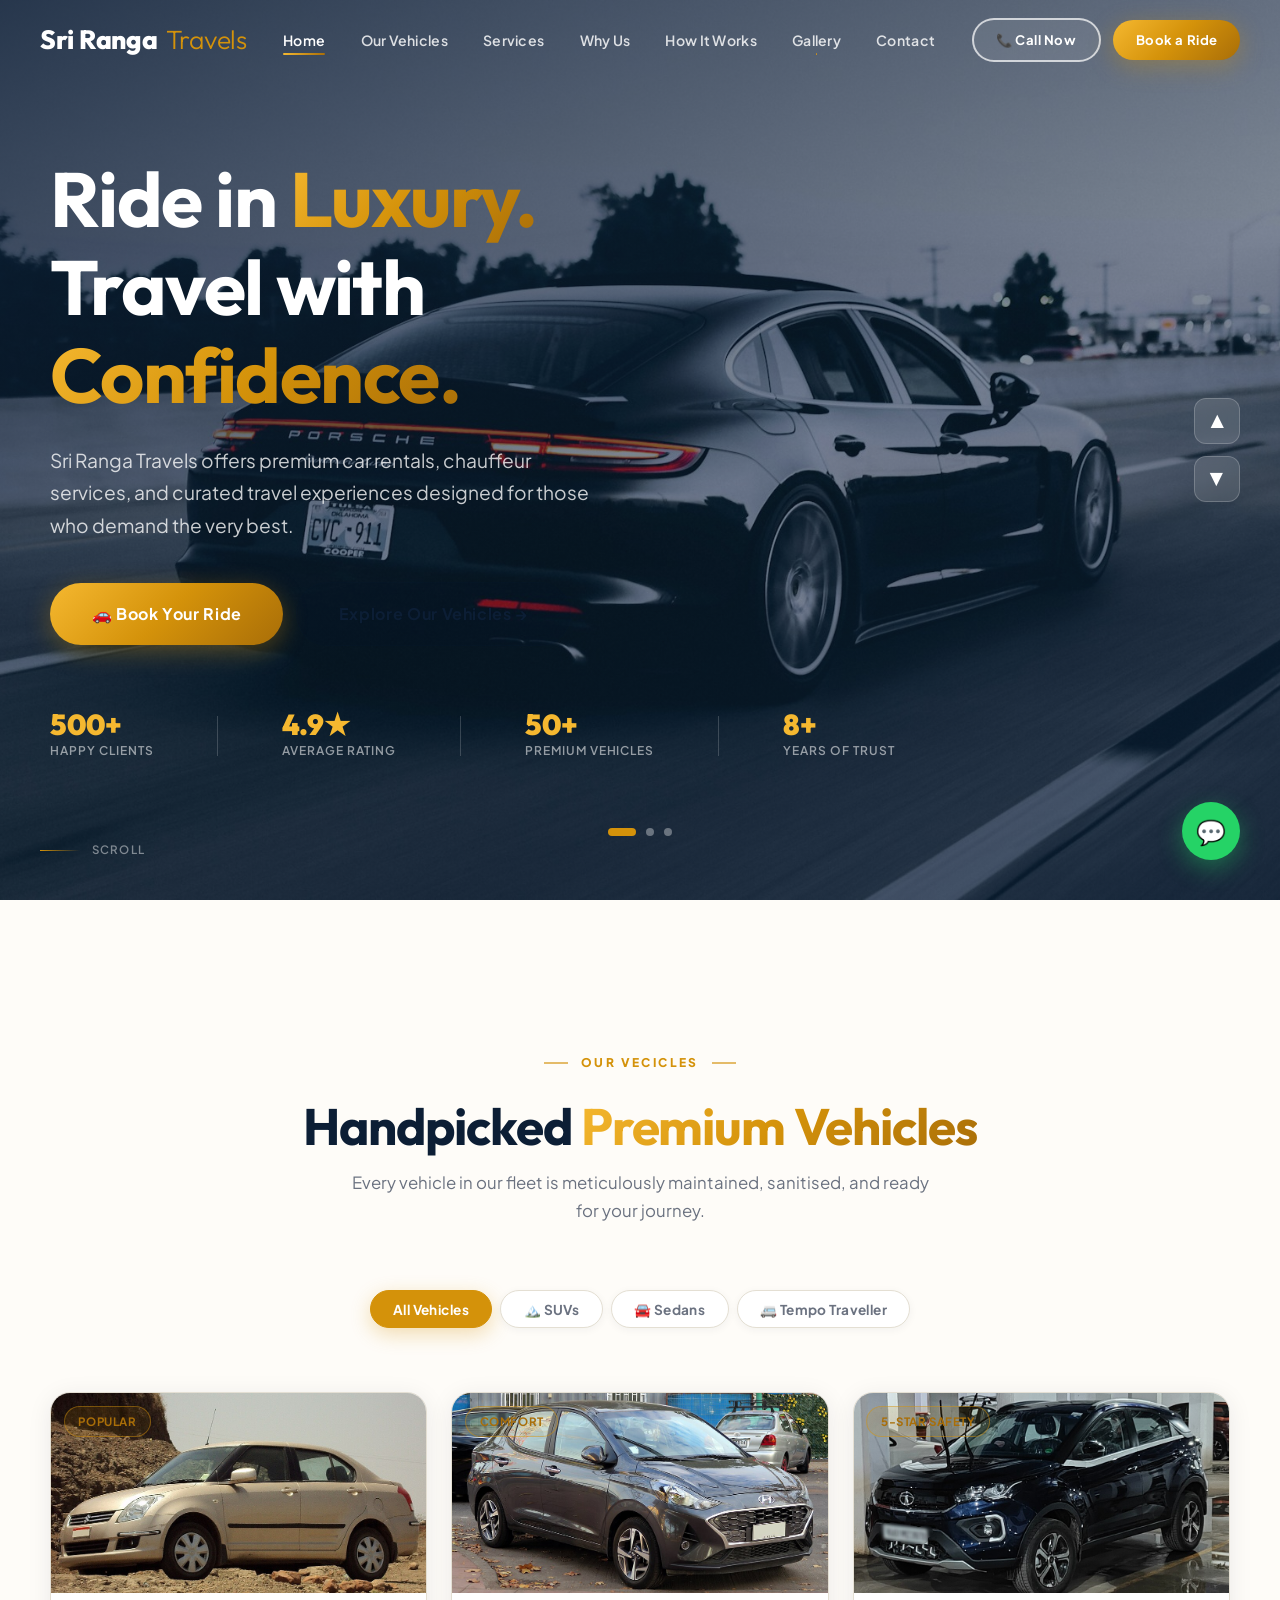
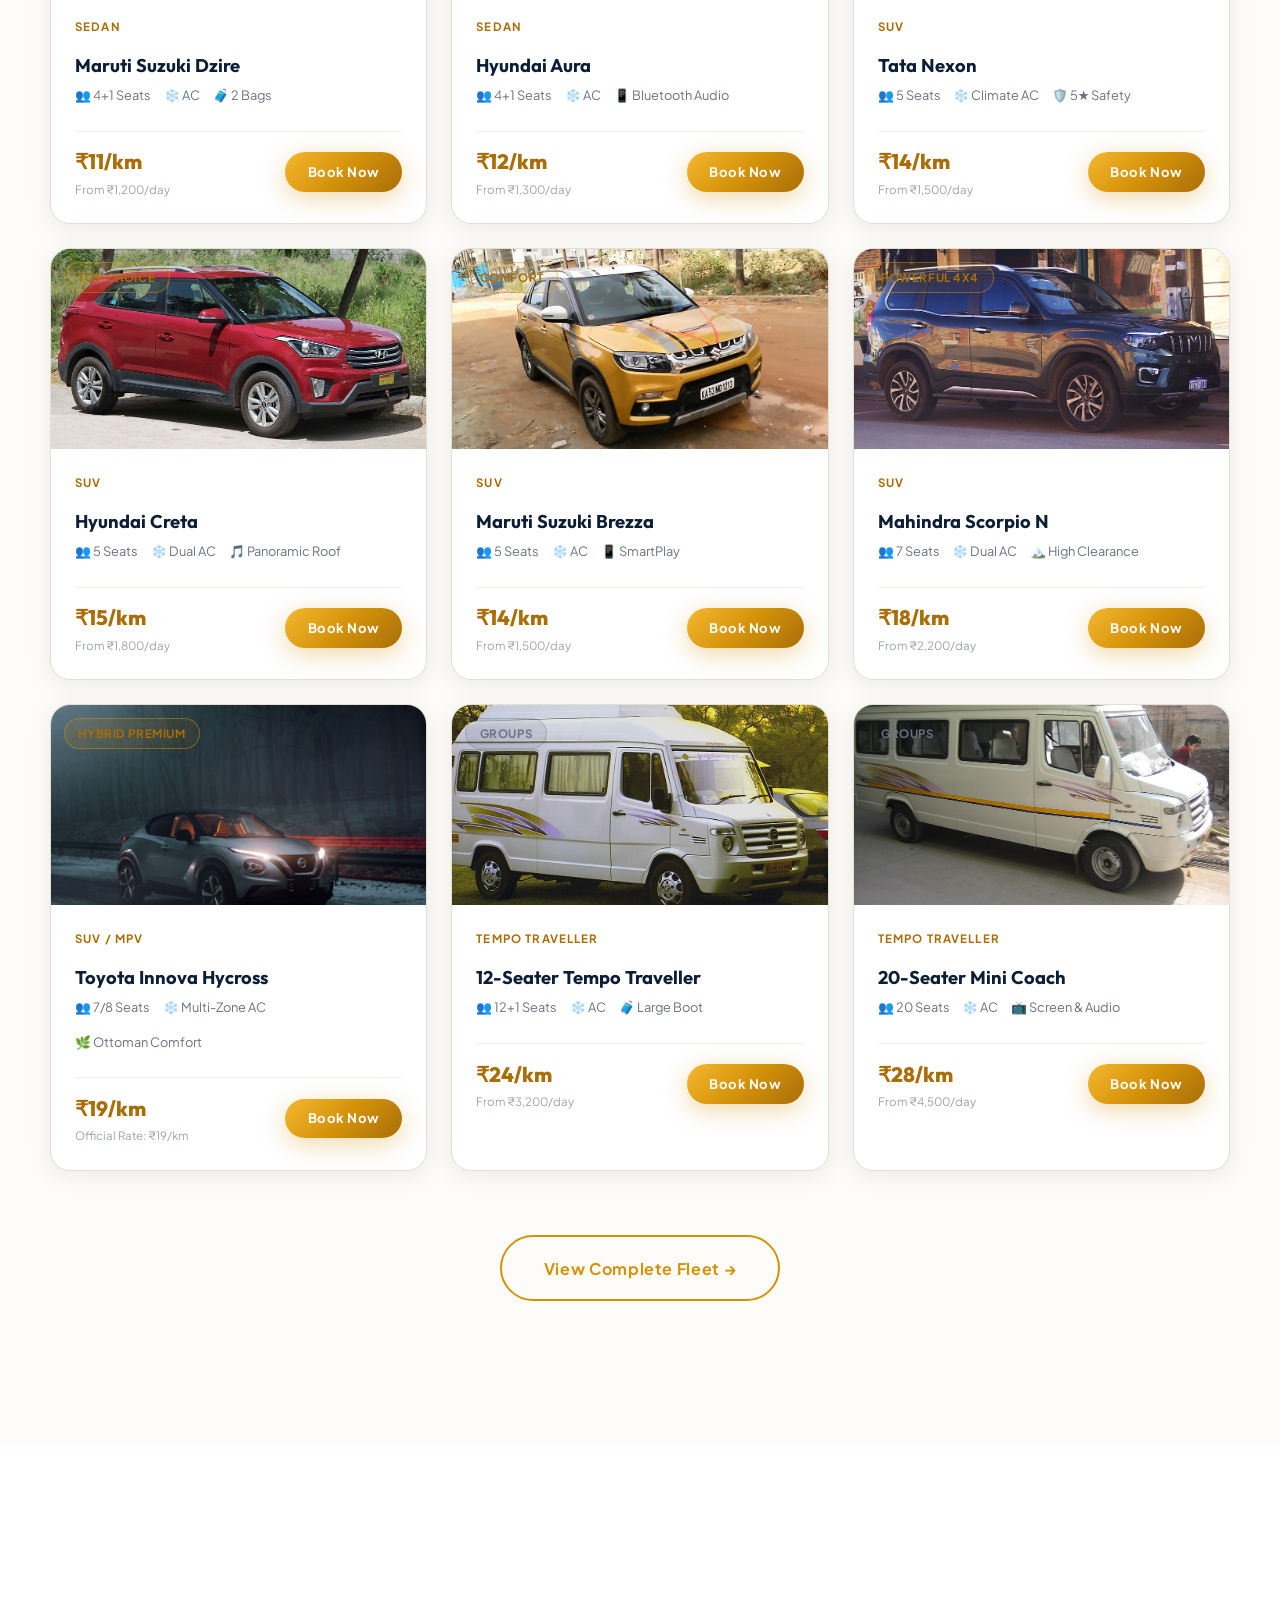
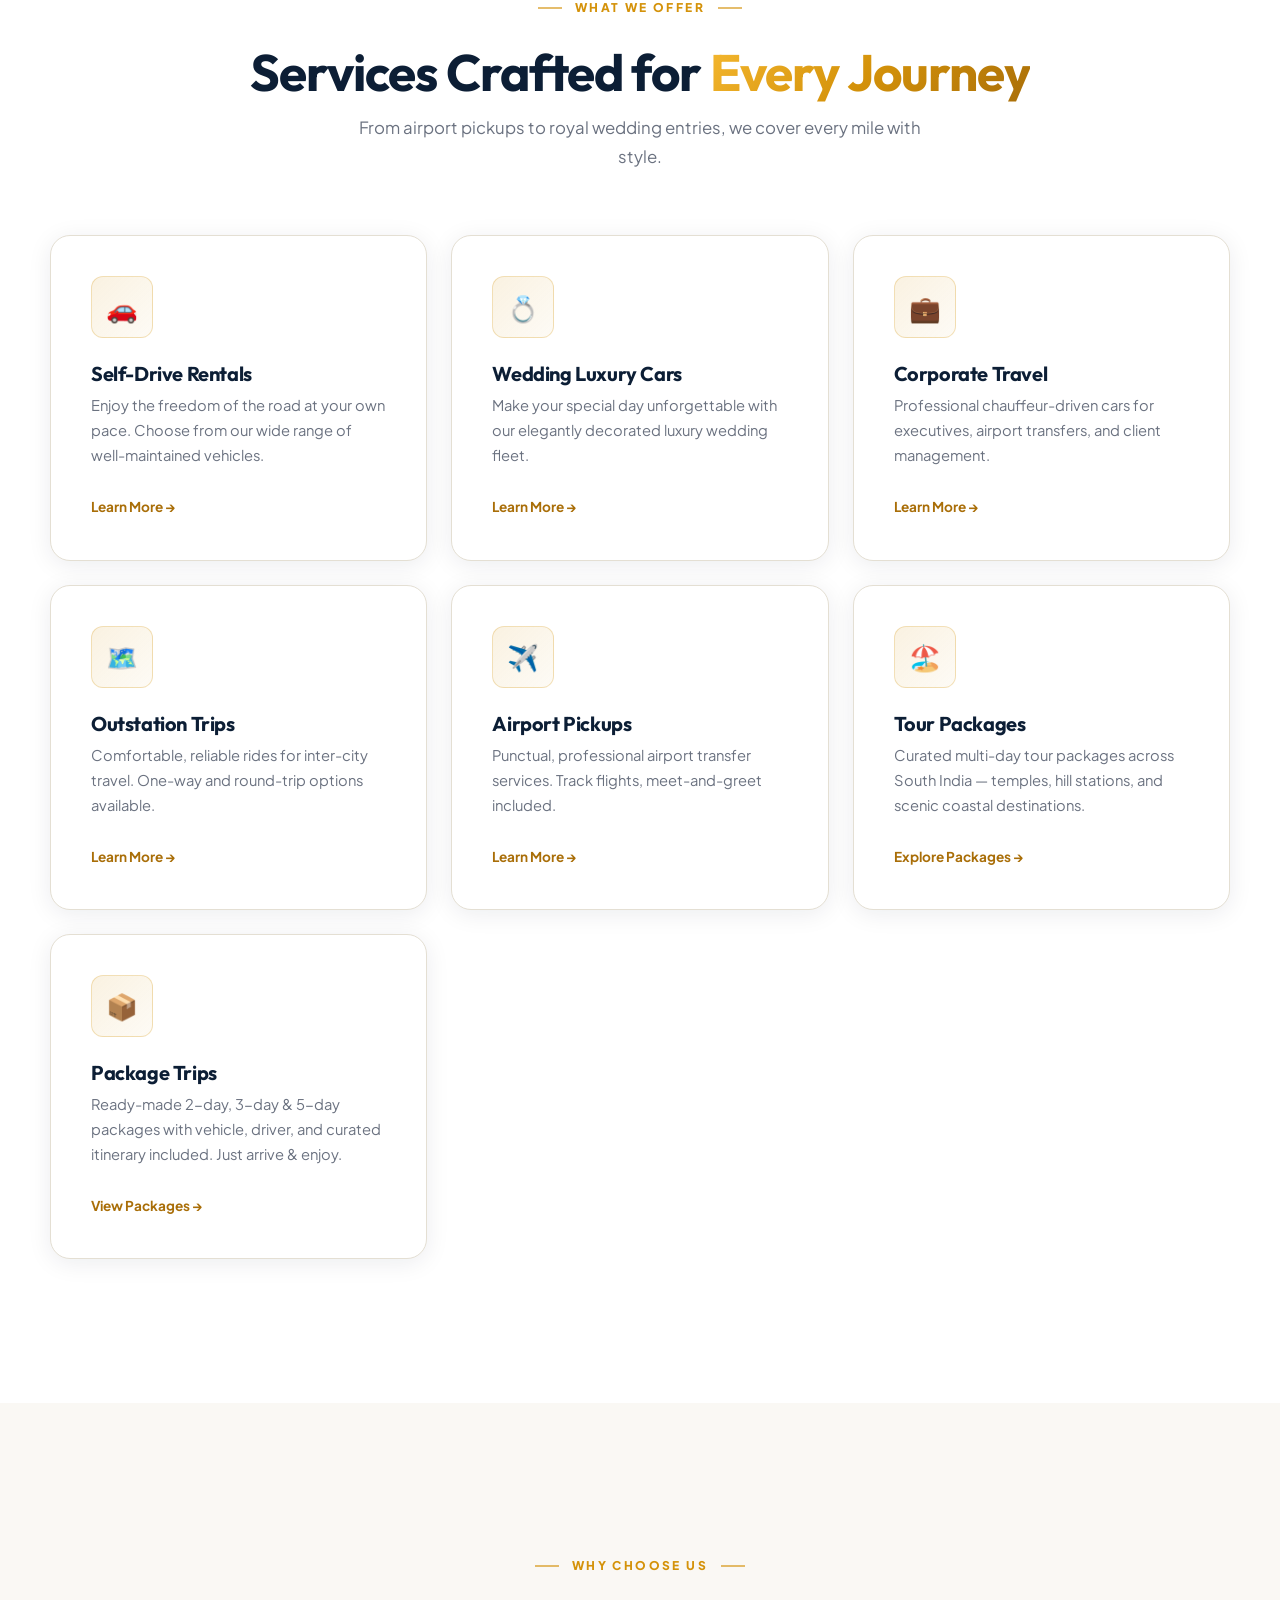
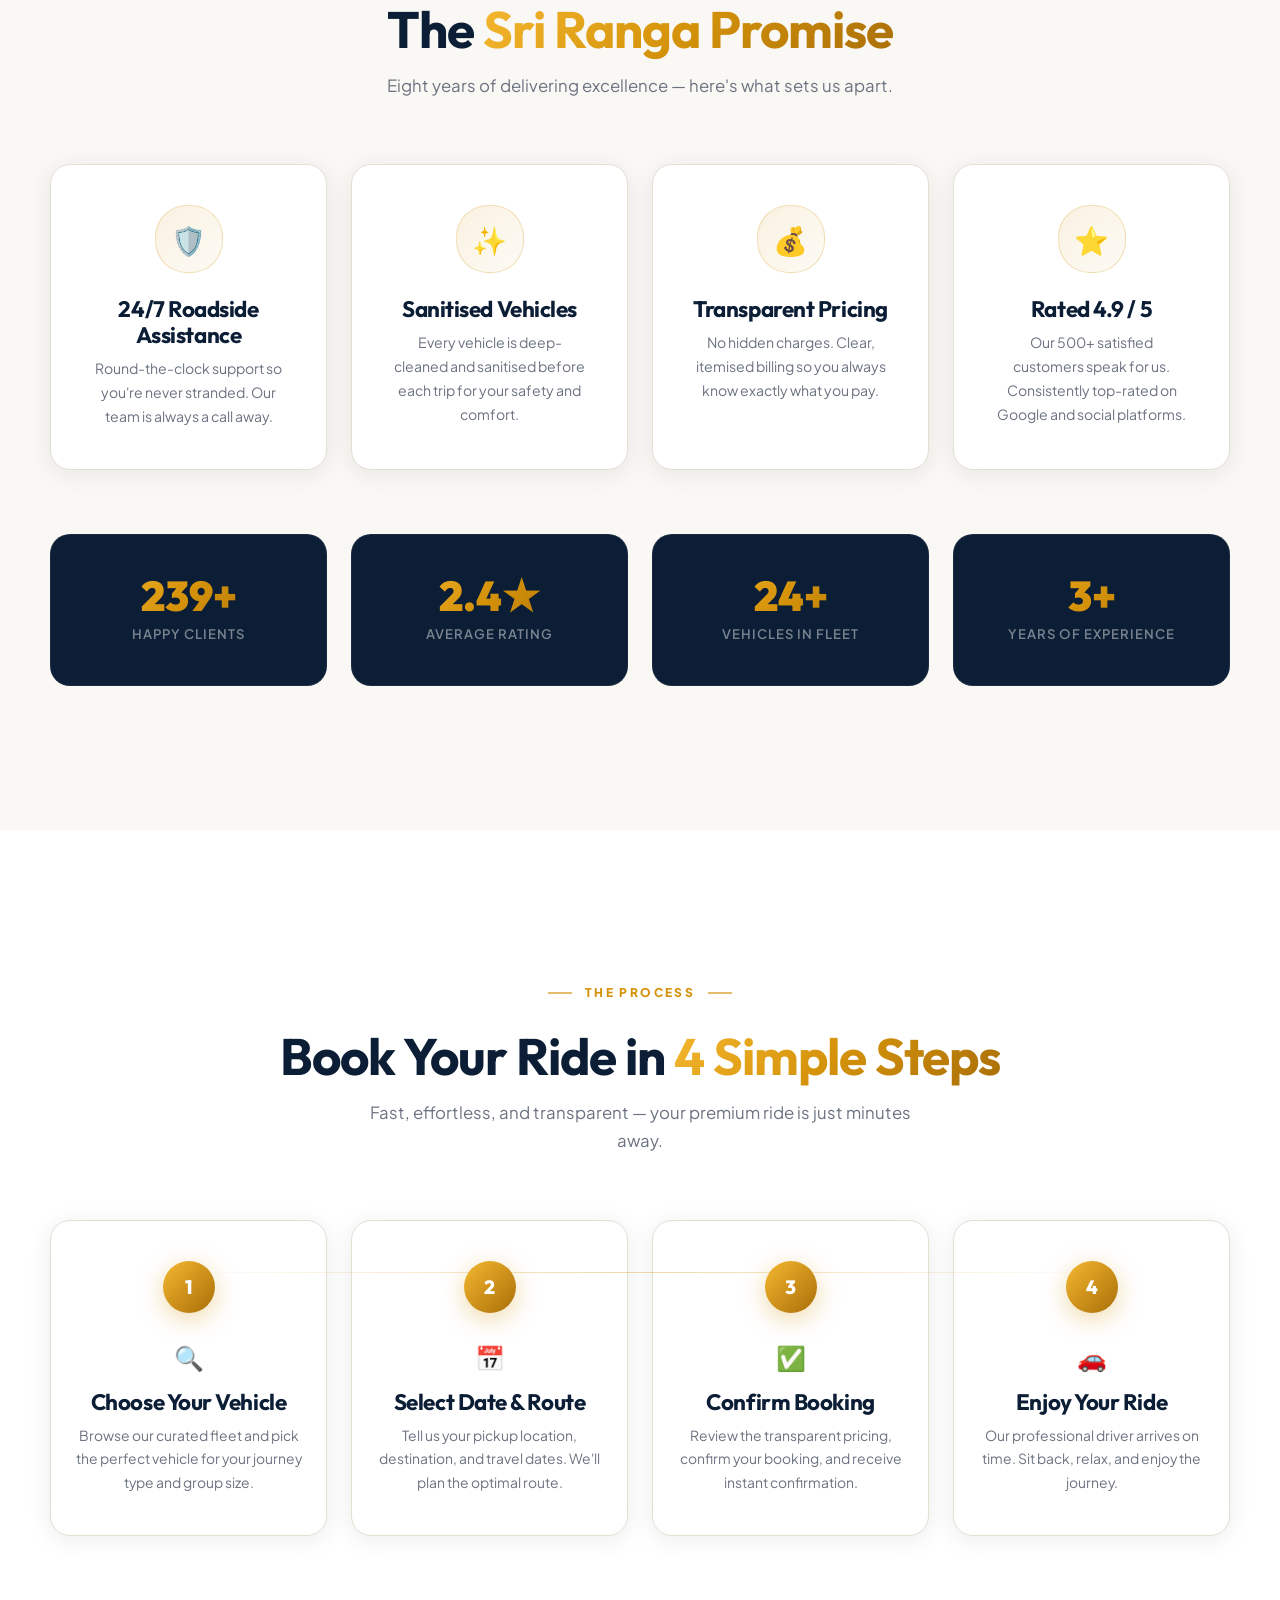
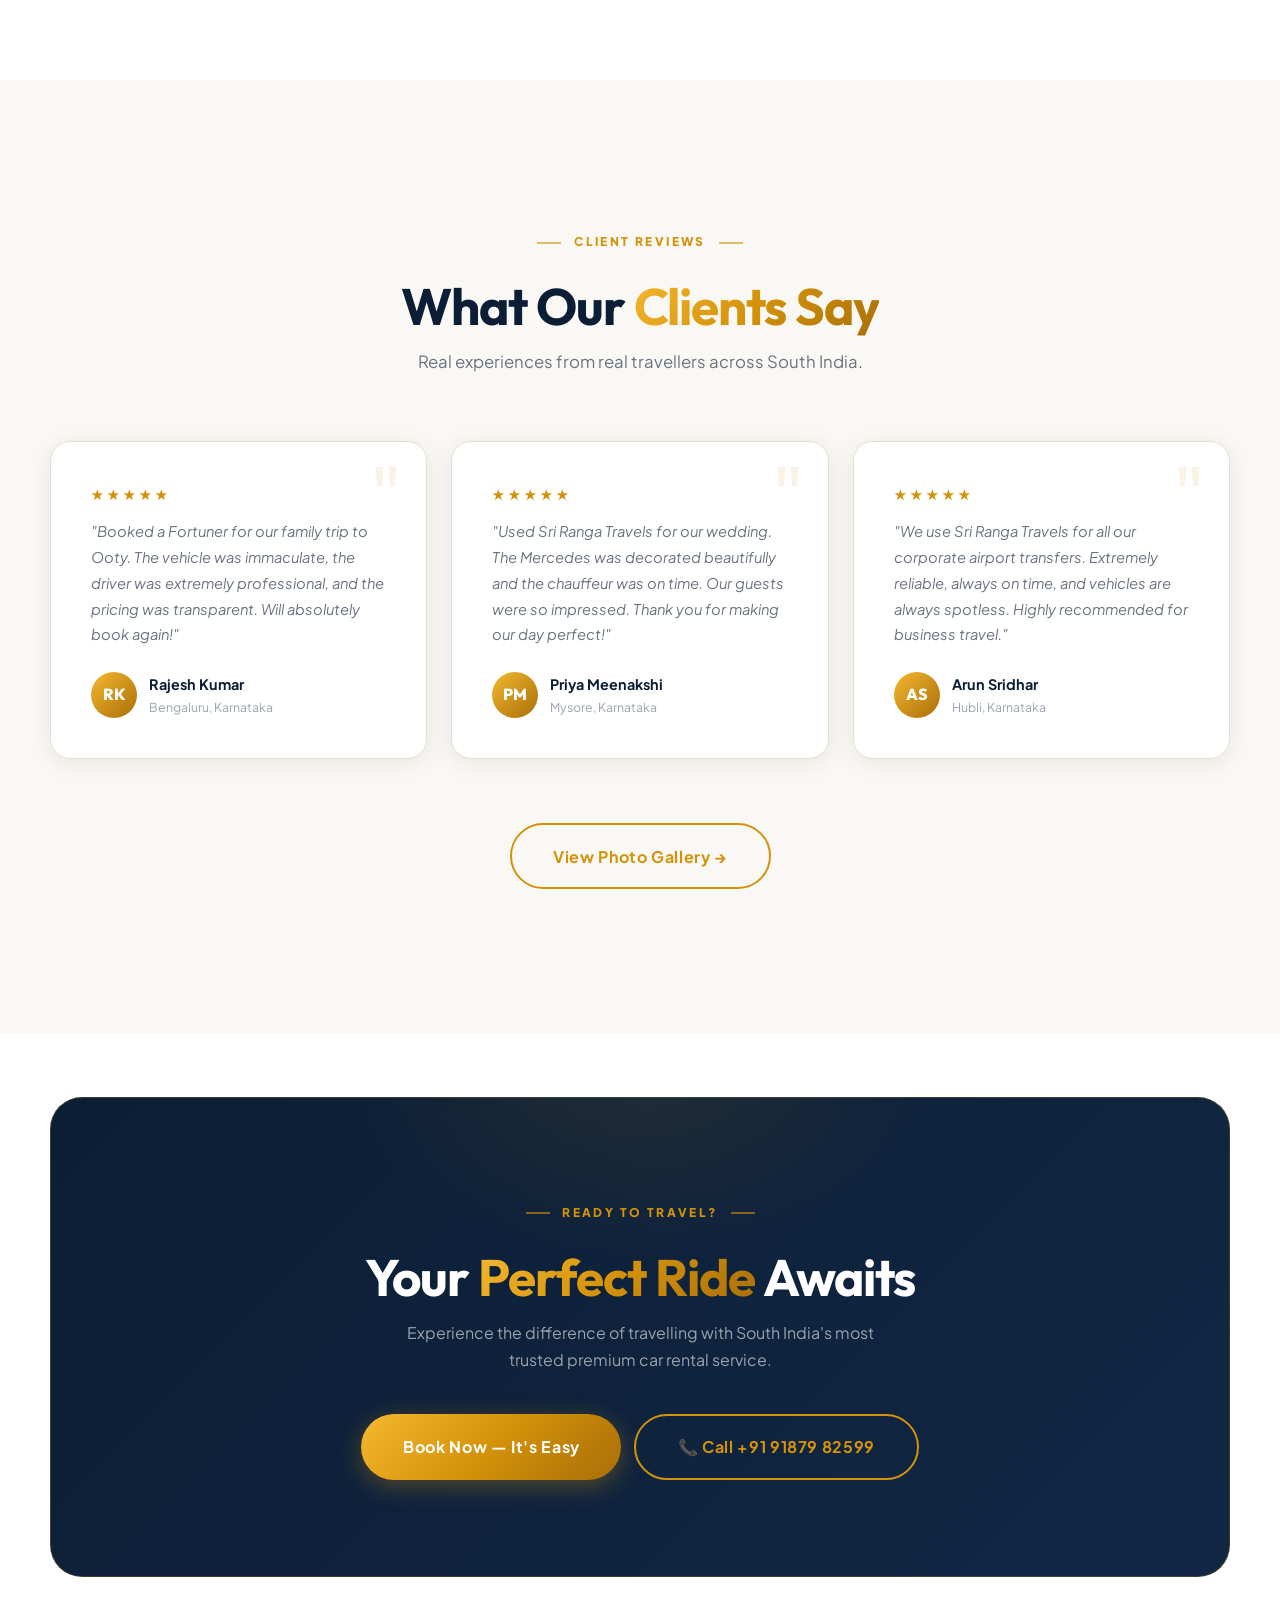
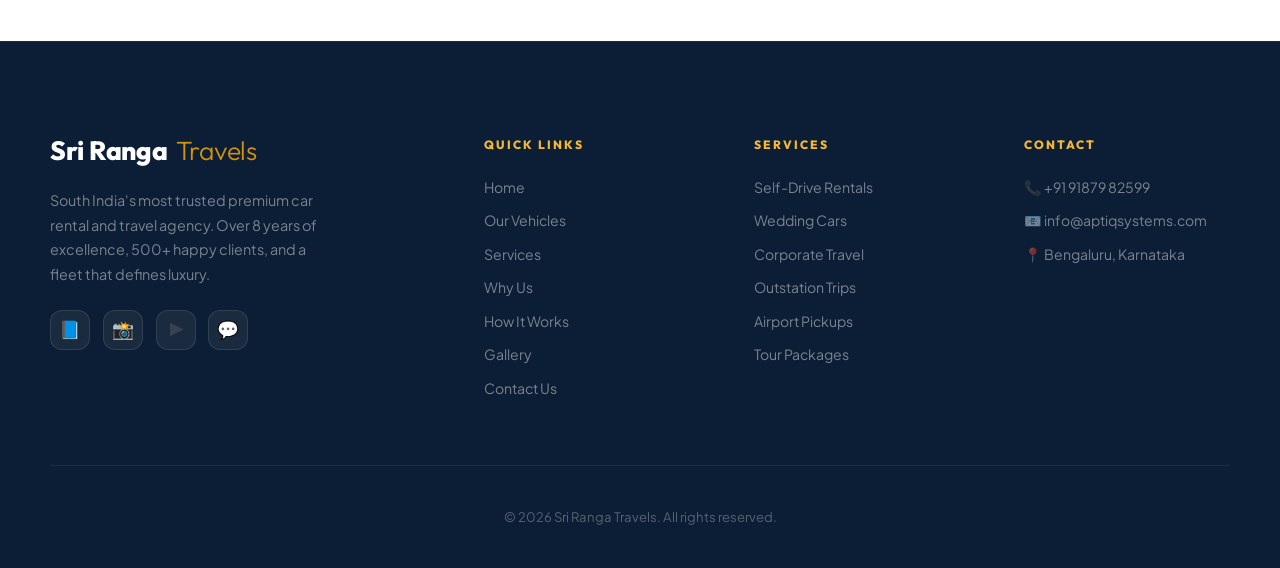
==== index.html @ a49a0e73 "Complete Sri Ranga Travels website with local images and vercel config" ====
<!DOCTYPE html>
<html lang="en">

<head>
  <meta charset="UTF-8" />
  <meta name="viewport" content="width=device-width, initial-scale=1.0" />
  <title>Sri Ranga Travels | Premium Car Rental & Luxury Travel Agency</title>
  <meta name="description"
    content="Sri Ranga Travels — Premium car rentals, luxury chauffeur services, wedding cars, corporate travel, and outstation trips across South India. Book now." />
  <meta name="keywords"
    content="car rental, luxury car rental, chauffeur service, wedding cars, outstation trips, airport pickup, Sri Ranga Travels" />
  <link rel="stylesheet" href="style.css" />
  <!-- Favicon placeholder -->
  <link rel="icon"
    href="data:image/svg+xml,<svg xmlns='http://www.w3.org/2000/svg' viewBox='0 0 100 100'><text y='.9em' font-size='90'>🚗</text></svg>" />
</head>

<body>

  <!-- ═══ HEADER ═══ -->
  <header class="header" id="header">
    <nav class="nav">
      <a href="index.html" class="logo">
        <div class="logo-text">
          <span class="logo-name">Sri Ranga <span class="logo-accent">Travels</span></span>
        </div>
      </a>

      <ul class="nav-links">
        <li><a href="index.html" class="nav-link">Home</a></li>
        <li><a href="fleet.html" class="nav-link">Our Vehicles</a></li>
        <li><a href="services.html" class="nav-link">Services</a></li>
        <li><a href="why-us.html" class="nav-link">Why Us</a></li>
        <li><a href="how-it-works.html" class="nav-link">How It Works</a></li>
        <li><a href="gallery.html" class="nav-link">Gallery</a></li>
        <li><a href="contact.html" class="nav-link">Contact</a></li>
      </ul>

      <div class="nav-cta">
        <a href="tel:+919187982599" class="btn btn-outline btn-sm">📞 Call Now</a>
        <a href="contact.html" class="btn btn-primary btn-sm">Book a Ride</a>
        <button class="hamburger" id="hamburger" aria-label="Open menu">
          <span></span><span></span><span></span>
        </button>
      </div>
    </nav>
  </header>

  <!-- Mobile Menu -->
  <div class="mobile-menu-overlay" id="menuOverlay"></div>
  <nav class="mobile-menu" id="mobileMenu" aria-label="Mobile navigation">
    <button class="mobile-menu-close" id="menuClose" aria-label="Close menu">✕</button>
    <a href="index.html" class="mobile-nav-link">🏠 Home</a>
    <a href="fleet.html" class="mobile-nav-link">🚗 Our Vehicles</a>
    <a href="services.html" class="mobile-nav-link">⚡ Services</a>
    <a href="why-us.html" class="mobile-nav-link">🏆 Why Us</a>
    <a href="how-it-works.html" class="mobile-nav-link">📋 How It Works</a>
    <a href="gallery.html" class="mobile-nav-link">🖼️ Gallery</a>
    <a href="contact.html" class="mobile-nav-link">📞 Contact</a>
    <div class="mobile-menu-footer">
      <a href="contact.html" class="btn btn-primary" style="width:100%;justify-content:center;">Book a Ride →</a>
    </div>
  </nav>

  <!-- ═══ HERO ═══ -->
  <section class="hero" id="home">
    <div class="hero-slider">
      <div class="hero-slide active">
        <img src="images/hero-1.jpg"
          alt="Luxury Car on Mountain Road" loading="eager" />
      </div>
      <div class="hero-slide">
        <img src="images/hero-2.jpg"
          alt="Premium SUV Fleet" loading="lazy" />
      </div>
      <div class="hero-slide">
        <img src="images/hero-3.jpg"
          alt="Wedding Luxury Car" loading="lazy" />
      </div>
    </div>
    <div class="hero-overlay"></div>

    <div class="hero-content">
      <!-- <div class="hero-badge">
        <span class="dot"></span>
        South India's Most Trusted Car Rental
      </div> -->

      <h1 class="hero-title">
        Ride in <span class="text-gold">Luxury.</span><br />
        Travel with <span class="text-gold">Confidence.</span>
      </h1>

      <p class="hero-subtitle">
        Sri Ranga Travels offers premium car rentals, chauffeur services, and curated travel experiences designed for
        those who demand the very best.
      </p>

      <div class="hero-actions">
        <a href="contact.html" class="btn btn-primary btn-lg">
          🚗 Book Your Ride
        </a>
        <a href="fleet.html" class="btn btn-ghost btn-lg">
          Explore Our Vehicles →
        </a>
      </div>

      <div class="hero-stats">
        <div class="hero-stat">
          <div class="hero-stat-num">500+</div>
          <div class="hero-stat-label">Happy Clients</div>
        </div>
        <div class="hero-stat-divider"></div>
        <div class="hero-stat">
          <div class="hero-stat-num">4.9★</div>
          <div class="hero-stat-label">Average Rating</div>
        </div>
        <div class="hero-stat-divider"></div>
        <div class="hero-stat">
          <div class="hero-stat-num">50+</div>
          <div class="hero-stat-label">Premium Vehicles</div>
        </div>
        <div class="hero-stat-divider"></div>
        <div class="hero-stat">
          <div class="hero-stat-num">8+</div>
          <div class="hero-stat-label">Years of Trust</div>
        </div>
      </div>
    </div>

    <!-- Slider Controls -->
    <div class="slider-controls">
      <div class="slider-dot active"></div>
      <div class="slider-dot"></div>
      <div class="slider-dot"></div>
    </div>

    <div class="slider-arrows">
      <button class="slider-arrow" id="sliderPrev" aria-label="Previous slide">▲</button>
      <button class="slider-arrow" id="sliderNext" aria-label="Next slide">▼</button>
    </div>

    <div class="scroll-indicator">
      <div class="scroll-line"></div>
      Scroll
    </div>
  </section>


  <!-- ═══ TRUST STRIP ═══ -->


  <!-- ═══ FLEET SHOWCASE ═══ -->
  <section class="section" id="fleet" style="background:var(--ivory);">
    <div class="container">
      <div class="section-header reveal">
        <div class="section-label">Our vecicles</div>
        <h2>Handpicked <span class="text-gold">Premium Vehicles</span></h2>
        <p>Every vehicle in our fleet is meticulously maintained, sanitised, and ready for your journey.</p>
      </div>

      <!-- Tabs -->
      <div class="fleet-tabs reveal">
        <button class="fleet-tab active" data-category="all">All Vehicles</button>
        <button class="fleet-tab" data-category="suv">🏔️ SUVs</button>
        <button class="fleet-tab" data-category="sedan">🚘 Sedans</button>
        <button class="fleet-tab" data-category="tempo">🚐 Tempo Traveller</button>
      </div>

      <!-- Fleet Grid -->
      <div class="fleet-grid">
        <!-- Sedan: Maruti Dzire -->
        <div class="vehicle-card reveal" data-category="sedan">
          <div class="vehicle-img-wrap">
            <img src="images/dzire.jpg"
              alt="Maruti Suzuki Dzire" loading="lazy" />
            <div class="vehicle-badges"><span class="badge badge-gold">Popular</span></div>
          </div>
          <div class="vehicle-body">
            <div class="vehicle-category">Sedan</div>
            <div class="vehicle-name">Maruti Suzuki Dzire</div>
            <div class="vehicle-specs">
              <div class="vehicle-spec">👥 4+1 Seats</div>
              <div class="vehicle-spec">❄️ AC</div>
              <div class="vehicle-spec">🧳 2 Bags</div>
            </div>
            <div class="vehicle-price-row">
              <div class="vehicle-price">
                <div class="vehicle-price-amount">₹11/km</div>
                <div class="vehicle-price-label">From ₹1,200/day</div>
              </div>
              <a href="contact.html" class="btn btn-primary btn-sm">Book Now</a>
            </div>
          </div>
        </div>

        <!-- Sedan: Hyundai Aura -->
        <div class="vehicle-card reveal reveal-delay-1" data-category="sedan">
          <div class="vehicle-img-wrap">
            <img src="images/aura.jpg"
              alt="Hyundai Aura" loading="lazy" />
            <div class="vehicle-badges"><span class="badge badge-gold">Comfort</span></div>
          </div>
          <div class="vehicle-body">
            <div class="vehicle-category">Sedan</div>
            <div class="vehicle-name">Hyundai Aura</div>
            <div class="vehicle-specs">
              <div class="vehicle-spec">👥 4+1 Seats</div>
              <div class="vehicle-spec">❄️ AC</div>
              <div class="vehicle-spec">📱 Bluetooth Audio</div>
            </div>
            <div class="vehicle-price-row">
              <div class="vehicle-price">
                <div class="vehicle-price-amount">₹12/km</div>
                <div class="vehicle-price-label">From ₹1,300/day</div>
              </div>
              <a href="contact.html" class="btn btn-primary btn-sm">Book Now</a>
            </div>
          </div>
        </div>

        <!-- SUV: Tata Nexon -->
        <div class="vehicle-card reveal reveal-delay-2" data-category="suv">
          <div class="vehicle-img-wrap">
            <img src="images/nexon.jpg"
              alt="Tata Nexon" loading="lazy" />
            <div class="vehicle-badges"><span class="badge badge-gold">5-Star Safety</span></div>
          </div>
          <div class="vehicle-body">
            <div class="vehicle-category">SUV</div>
            <div class="vehicle-name">Tata Nexon</div>
            <div class="vehicle-specs">
              <div class="vehicle-spec">👥 5 Seats</div>
              <div class="vehicle-spec">❄️ Climate AC</div>
              <div class="vehicle-spec">🛡️ 5★ Safety</div>
            </div>
            <div class="vehicle-price-row">
              <div class="vehicle-price">
                <div class="vehicle-price-amount">₹14/km</div>
                <div class="vehicle-price-label">From ₹1,500/day</div>
              </div>
              <a href="contact.html" class="btn btn-primary btn-sm">Book Now</a>
            </div>
          </div>
        </div>

        <!-- SUV: Hyundai Creta -->
        <div class="vehicle-card reveal" data-category="suv">
          <div class="vehicle-img-wrap">
            <img src="images/creta.jpg"
              alt="Hyundai Creta" loading="lazy" />
            <div class="vehicle-badges"><span class="badge badge-gold">Top Choice</span></div>
          </div>
          <div class="vehicle-body">
            <div class="vehicle-category">SUV</div>
            <div class="vehicle-name">Hyundai Creta</div>
            <div class="vehicle-specs">
              <div class="vehicle-spec">👥 5 Seats</div>
              <div class="vehicle-spec">❄️ Dual AC</div>
              <div class="vehicle-spec">🎵 Panoramic Roof</div>
            </div>
            <div class="vehicle-price-row">
              <div class="vehicle-price">
                <div class="vehicle-price-amount">₹15/km</div>
                <div class="vehicle-price-label">From ₹1,800/day</div>
              </div>
              <a href="contact.html" class="btn btn-primary btn-sm">Book Now</a>
            </div>
          </div>
        </div>

        <!-- SUV: Maruti Suzuki Brezza -->
        <div class="vehicle-card reveal reveal-delay-1" data-category="suv">
          <div class="vehicle-img-wrap">
            <img src="images/brezza.jpg"
              alt="Maruti Suzuki Brezza" loading="lazy" />
            <div class="vehicle-badges"><span class="badge badge-gold">Comfort</span></div>
          </div>
          <div class="vehicle-body">
            <div class="vehicle-category">SUV</div>
            <div class="vehicle-name">Maruti Suzuki Brezza</div>
            <div class="vehicle-specs">
              <div class="vehicle-spec">👥 5 Seats</div>
              <div class="vehicle-spec">❄️ AC</div>
              <div class="vehicle-spec">📱 SmartPlay</div>
            </div>
            <div class="vehicle-price-row">
              <div class="vehicle-price">
                <div class="vehicle-price-amount">₹14/km</div>
                <div class="vehicle-price-label">From ₹1,500/day</div>
              </div>
              <a href="contact.html" class="btn btn-primary btn-sm">Book Now</a>
            </div>
          </div>
        </div>

        <!-- SUV: Mahindra Scorpio N -->
        <div class="vehicle-card reveal reveal-delay-2" data-category="suv">
          <div class="vehicle-img-wrap">
            <img src="images/scorpio.jpg"
              alt="Mahindra Scorpio N" loading="lazy" />
            <div class="vehicle-badges"><span class="badge badge-gold">Powerful 4x4</span></div>
          </div>
          <div class="vehicle-body">
            <div class="vehicle-category">SUV</div>
            <div class="vehicle-name">Mahindra Scorpio N</div>
            <div class="vehicle-specs">
              <div class="vehicle-spec">👥 7 Seats</div>
              <div class="vehicle-spec">❄️ Dual AC</div>
              <div class="vehicle-spec">🏔️ High Clearance</div>
            </div>
            <div class="vehicle-price-row">
              <div class="vehicle-price">
                <div class="vehicle-price-amount">₹18/km</div>
                <div class="vehicle-price-label">From ₹2,200/day</div>
              </div>
              <a href="contact.html" class="btn btn-primary btn-sm">Book Now</a>
            </div>
          </div>
        </div>

        <!-- SUV: Toyota Innova Hycross -->
        <div class="vehicle-card reveal" data-category="suv">
          <div class="vehicle-img-wrap">
            <img src="images/hycross.jpg"
              alt="Innova Hycross" loading="lazy" />
            <div class="vehicle-badges"><span class="badge badge-gold">Hybrid Premium</span></div>
          </div>
          <div class="vehicle-body">
            <div class="vehicle-category">SUV / MPV</div>
            <div class="vehicle-name">Toyota Innova Hycross</div>
            <div class="vehicle-specs">
              <div class="vehicle-spec">👥 7/8 Seats</div>
              <div class="vehicle-spec">❄️ Multi-Zone AC</div>
              <div class="vehicle-spec">🌿 Ottoman Comfort</div>
            </div>
            <div class="vehicle-price-row">
              <div class="vehicle-price">
                <div class="vehicle-price-amount">₹19/km</div>
                <div class="vehicle-price-label">Official Rate: ₹19/km</div>
              </div>
              <a href="contact.html" class="btn btn-primary btn-sm">Book Now</a>
            </div>
          </div>
        </div>

        <!-- Tempo: 12-Seater Tempo Traveller -->
        <div class="vehicle-card reveal" data-category="tempo">
          <div class="vehicle-img-wrap">
            <img src="images/tempo12.jpg"
              alt="12-Seater Tempo Traveller" loading="lazy" />
            <div class="vehicle-badges"><span class="badge badge-navy">Groups</span></div>
          </div>
          <div class="vehicle-body">
            <div class="vehicle-category">Tempo Traveller</div>
            <div class="vehicle-name">12-Seater Tempo Traveller</div>
            <div class="vehicle-specs">
              <div class="vehicle-spec">👥 12+1 Seats</div>
              <div class="vehicle-spec">❄️ AC</div>
              <div class="vehicle-spec">🧳 Large Boot</div>
            </div>
            <div class="vehicle-price-row">
              <div class="vehicle-price">
                <div class="vehicle-price-amount">₹24/km</div>
                <div class="vehicle-price-label">From ₹3,200/day</div>
              </div>
              <a href="contact.html" class="btn btn-primary btn-sm">Book Now</a>
            </div>
          </div>
        </div>

        <!-- Tempo: 20-Seater Mini Coach -->
        <div class="vehicle-card reveal reveal-delay-1" data-category="tempo">
          <div class="vehicle-img-wrap">
            <img src="images/tempo20.jpg"
              alt="20-Seater Mini Coach" loading="lazy" />
            <div class="vehicle-badges"><span class="badge badge-navy">Groups</span></div>
          </div>
          <div class="vehicle-body">
            <div class="vehicle-category">Tempo Traveller</div>
            <div class="vehicle-name">20-Seater Mini Coach</div>
            <div class="vehicle-specs">
              <div class="vehicle-spec">👥 20 Seats</div>
              <div class="vehicle-spec">❄️ AC</div>
              <div class="vehicle-spec">📺 Screen & Audio</div>
            </div>
            <div class="vehicle-price-row">
              <div class="vehicle-price">
                <div class="vehicle-price-amount">₹28/km</div>
                <div class="vehicle-price-label">From ₹4,500/day</div>
              </div>
              <a href="contact.html" class="btn btn-primary btn-sm">Book Now</a>
            </div>
          </div>
        </div>
      </div>

      <div class="section-header" style="margin-top:var(--space-xl); margin-bottom:0;">
        <a href="fleet.html" class="btn btn-outline btn-lg">View Complete Fleet →</a>
      </div>
    </div>
  </section>

  <!-- ═══ SERVICES PREVIEW ═══ -->
  <section class="section" id="services" style="background:var(--white);">
    <div class="container">
      <div class="section-header reveal">
        <div class="section-label">What We Offer</div>
        <h2>Services Crafted for <span class="text-gold">Every Journey</span></h2>
        <p>From airport pickups to royal wedding entries, we cover every mile with style.</p>
      </div>

      <div class="services-grid">
        <div class="service-card reveal">
          <div class="service-icon">🚗</div>
          <h3>Self-Drive Rentals</h3>
          <p>Enjoy the freedom of the road at your own pace. Choose from our wide range of well-maintained vehicles.</p>
          <a href="services.html" class="service-link">Learn More →</a>
        </div>
        <div class="service-card reveal reveal-delay-1">
          <div class="service-icon">💍</div>
          <h3>Wedding Luxury Cars</h3>
          <p>Make your special day unforgettable with our elegantly decorated luxury wedding fleet.</p>
          <a href="services.html" class="service-link">Learn More →</a>
        </div>
        <div class="service-card reveal reveal-delay-2">
          <div class="service-icon">💼</div>
          <h3>Corporate Travel</h3>
          <p>Professional chauffeur-driven cars for executives, airport transfers, and client management.</p>
          <a href="services.html" class="service-link">Learn More →</a>
        </div>
        <div class="service-card reveal">
          <div class="service-icon">🗺️</div>
          <h3>Outstation Trips</h3>
          <p>Comfortable, reliable rides for inter-city travel. One-way and round-trip options available.</p>
          <a href="services.html" class="service-link">Learn More →</a>
        </div>
        <div class="service-card reveal reveal-delay-1">
          <div class="service-icon">✈️</div>
          <h3>Airport Pickups</h3>
          <p>Punctual, professional airport transfer services. Track flights, meet-and-greet included.</p>
          <a href="services.html" class="service-link">Learn More →</a>
        </div>
        <div class="service-card reveal reveal-delay-2">
          <div class="service-icon">🏖️</div>
          <h3>Tour Packages</h3>
          <p>Curated multi-day tour packages across South India — temples, hill stations, and scenic coastal
            destinations.</p>
          <a href="services.html" class="service-link">Explore Packages →</a>
        </div>
        <div class="service-card reveal">
          <div class="service-icon">📦</div>
          <h3>Package Trips</h3>
          <p>Ready-made 2-day, 3-day &amp; 5-day packages with vehicle, driver, and curated itinerary included. Just
            arrive &amp; enjoy.</p>
          <a href="services.html" class="service-link">View Packages →</a>
        </div>
      </div>
    </div>
  </section>

  <!-- ═══ WHY CHOOSE US ═══ -->
  <section class="section" id="why-us" style="background:var(--warm-50);">
    <div class="container">
      <div class="section-header reveal">
        <div class="section-label">Why Choose Us</div>
        <h2>The <span class="text-gold">Sri Ranga Promise</span></h2>
        <p>Eight years of delivering excellence — here's what sets us apart.</p>
      </div>

      <div class="why-grid">
        <div class="why-card reveal">
          <div class="why-icon">🛡️</div>
          <h4>24/7 Roadside Assistance</h4>
          <p>Round-the-clock support so you're never stranded. Our team is always a call away.</p>
        </div>
        <div class="why-card reveal reveal-delay-1">
          <div class="why-icon">✨</div>
          <h4>Sanitised Vehicles</h4>
          <p>Every vehicle is deep-cleaned and sanitised before each trip for your safety and comfort.</p>
        </div>
        <div class="why-card reveal reveal-delay-2">
          <div class="why-icon">💰</div>
          <h4>Transparent Pricing</h4>
          <p>No hidden charges. Clear, itemised billing so you always know exactly what you pay.</p>
        </div>
        <div class="why-card reveal reveal-delay-3">
          <div class="why-icon">⭐</div>
          <h4>Rated 4.9 / 5</h4>
          <p>Our 500+ satisfied customers speak for us. Consistently top-rated on Google and social platforms.</p>
        </div>
      </div>

      <!-- Stats -->
      <div class="stats-row">
        <div class="stat-item reveal">
          <div class="stat-num text-gold"><span data-count="500">0</span>+</div>
          <div class="stat-label">Happy Clients</div>
        </div>
        <div class="stat-item reveal reveal-delay-1">
          <div class="stat-num text-gold"><span data-count="4.9">0</span>★</div>
          <div class="stat-label">Average Rating</div>
        </div>
        <div class="stat-item reveal reveal-delay-2">
          <div class="stat-num text-gold"><span data-count="50">0</span>+</div>
          <div class="stat-label">Vehicles in Fleet</div>
        </div>
        <div class="stat-item reveal reveal-delay-3">
          <div class="stat-num text-gold"><span data-count="8">0</span>+</div>
          <div class="stat-label">Years of Experience</div>
        </div>
      </div>
    </div>
  </section>

  <!-- ═══ HOW IT WORKS ═══ -->
  <section class="section" id="how-it-works" style="background:var(--white);">
    <div class="container">
      <div class="section-header reveal">
        <div class="section-label">The Process</div>
        <h2>Book Your Ride in <span class="text-gold">4 Simple Steps</span></h2>
        <p>Fast, effortless, and transparent — your premium ride is just minutes away.</p>
      </div>

      <div class="steps-grid">
        <div class="step-card reveal">
          <div class="step-number">1</div>
          <div class="step-icon">🔍</div>
          <h4>Choose Your Vehicle</h4>
          <p>Browse our curated fleet and pick the perfect vehicle for your journey type and group size.</p>
        </div>
        <div class="step-card reveal reveal-delay-1">
          <div class="step-number">2</div>
          <div class="step-icon">📅</div>
          <h4>Select Date & Route</h4>
          <p>Tell us your pickup location, destination, and travel dates. We'll plan the optimal route.</p>
        </div>
        <div class="step-card reveal reveal-delay-2">
          <div class="step-number">3</div>
          <div class="step-icon">✅</div>
          <h4>Confirm Booking</h4>
          <p>Review the transparent pricing, confirm your booking, and receive instant confirmation.</p>
        </div>
        <div class="step-card reveal reveal-delay-3">
          <div class="step-number">4</div>
          <div class="step-icon">🚗</div>
          <h4>Enjoy Your Ride</h4>
          <p>Our professional driver arrives on time. Sit back, relax, and enjoy the journey.</p>
        </div>
      </div>
    </div>
  </section>

  <!-- ═══ TESTIMONIALS ═══ -->
  <section class="section" id="reviews" style="background:var(--warm-50);">
    <div class="container">
      <div class="section-header reveal">
        <div class="section-label">Client Reviews</div>
        <h2>What Our <span class="text-gold">Clients Say</span></h2>
        <p>Real experiences from real travellers across South India.</p>
      </div>

      <div class="reviews-grid">
        <div class="review-card reveal">
          <div class="review-stars">
            <span>★</span><span>★</span><span>★</span><span>★</span><span>★</span>
          </div>
          <p class="review-text">"Booked a Fortuner for our family trip to Ooty. The vehicle was immaculate, the driver
            was extremely professional, and the pricing was transparent. Will absolutely book again!"</p>
          <div class="review-author">
            <div class="review-avatar">RK</div>
            <div>
              <div class="review-author-name">Rajesh Kumar</div>
              <div class="review-author-loc">Bengaluru, Karnataka</div>
            </div>
          </div>
        </div>

        <div class="review-card reveal reveal-delay-1">
          <div class="review-stars">
            <span>★</span><span>★</span><span>★</span><span>★</span><span>★</span>
          </div>
          <p class="review-text">"Used Sri Ranga Travels for our wedding. The Mercedes was decorated beautifully and the
            chauffeur was on time. Our guests were so impressed. Thank you for making our day perfect!"</p>
          <div class="review-author">
            <div class="review-avatar">PM</div>
            <div>
              <div class="review-author-name">Priya Meenakshi</div>
              <div class="review-author-loc">Mysore, Karnataka</div>
            </div>
          </div>
        </div>

        <div class="review-card reveal reveal-delay-2">
          <div class="review-stars">
            <span>★</span><span>★</span><span>★</span><span>★</span><span>★</span>
          </div>
          <p class="review-text">"We use Sri Ranga Travels for all our corporate airport transfers. Extremely reliable,
            always on time, and vehicles are always spotless. Highly recommended for business travel."</p>
          <div class="review-author">
            <div class="review-avatar">AS</div>
            <div>
              <div class="review-author-name">Arun Sridhar</div>
              <div class="review-author-loc">Hubli, Karnataka</div>
            </div>
          </div>
        </div>
      </div>

      <div style="text-align:center; margin-top:var(--space-xl);">
        <a href="gallery.html" class="btn btn-outline btn-lg">View Photo Gallery →</a>
      </div>
    </div>
  </section>

  <!-- ═══ CTA BANNER ═══ -->
  <section class="section-sm" style="background:var(--white);">
    <div class="container">
      <div class="cta-banner reveal">
        <div class="section-label" style="justify-content:center;">Ready to Travel?</div>
        <h2>Your <span class="text-gold">Perfect Ride</span> Awaits</h2>
        <p>Experience the difference of travelling with South India's most trusted premium car rental service.</p>
        <div class="cta-actions">
          <a href="contact.html" class="btn btn-primary btn-lg">Book Now — It's Easy</a>
          <a href="tel:+919187982599" class="btn btn-outline btn-lg">📞 Call +91 91879 82599</a>
        </div>
      </div>
    </div>
  </section>

  <!-- ═══ FOOTER ═══ -->
  <footer class="footer">
    <div class="container">
      <div class="footer-grid">
        <div class="footer-brand">
          <a href="index.html" class="logo">
            <div class="logo-text">
              <span class="logo-name">Sri Ranga <span class="logo-accent">Travels</span></span>

            </div>
          </a>
          <p>South India's most trusted premium car rental and travel agency. Over 8 years of excellence, 500+ happy
            clients, and a fleet that defines luxury.</p>
          <div class="footer-social">
            <a href="#" class="social-btn" aria-label="Facebook">📘</a>
            <a href="#" class="social-btn" aria-label="Instagram">📸</a>
            <a href="#" class="social-btn" aria-label="YouTube">▶️</a>
            <a href="#" class="social-btn" aria-label="WhatsApp">💬</a>
          </div>
        </div>

        <div class="footer-col">
          <h5>Quick Links</h5>
          <nav class="footer-links">
            <a href="index.html" class="footer-link">Home</a>
            <a href="fleet.html" class="footer-link">Our Vehicles</a>
            <a href="services.html" class="footer-link">Services</a>
            <a href="why-us.html" class="footer-link">Why Us</a>
            <a href="how-it-works.html" class="footer-link">How It Works</a>
            <a href="gallery.html" class="footer-link">Gallery</a>
            <a href="contact.html" class="footer-link">Contact Us</a>
          </nav>
        </div>

        <div class="footer-col">
          <h5>Services</h5>
          <nav class="footer-links">
            <a href="services.html" class="footer-link">Self-Drive Rentals</a>
            <a href="services.html" class="footer-link">Wedding Cars</a>
            <a href="services.html" class="footer-link">Corporate Travel</a>
            <a href="services.html" class="footer-link">Outstation Trips</a>
            <a href="services.html" class="footer-link">Airport Pickups</a>
            <a href="services.html" class="footer-link">Tour Packages</a>
          </nav>
        </div>

        <div class="footer-col">
          <h5>Contact</h5>
          <div class="footer-links">
            <a href="tel:+919187982599" class="footer-link">📞 +91 91879 82599</a>
            <a href="mailto:info@aptiqsystems.com" class="footer-link">📧 info@aptiqsystems.com</a>
            <span class="footer-link">📍 Bengaluru, Karnataka</span>
          </div>
        </div>
      </div>

      <div class="footer-bottom">
        <p>© 2026 Sri Ranga Travels. All rights reserved.</p>
      </div>
    </div>
  </footer>

  <!-- WhatsApp Floating Button -->
  <div class="whatsapp-float">
    <span class="whatsapp-label">Chat with us!</span>
    <a href="https://wa.me/919187982599" class="whatsapp-btn" target="_blank" rel="noopener"
      aria-label="WhatsApp">💬</a>
  </div>

  <script src="script.js"></script>
</body>

</html>
---- style.css ----
/* ============================================================
   SRI RANGA TRAVELS — Premium Design System v2
   Theme: White / Ivory + Deep Midnight Blue + Saffron Gold
   Fonts: Outfit (headings) + Plus Jakarta Sans (body)
   ============================================================ */

@import url('https://fonts.googleapis.com/css2?family=Outfit:wght@300;400;500;600;700;800;900&family=Plus+Jakarta+Sans:ital,wght@0,300;0,400;0,500;0,600;0,700;0,800;1,400&display=swap');

/* ─── CSS Custom Properties ─────────────────────────────── */
:root {
  /* Brand Colours */
  --saffron:       #D4920A;
  --saffron-light: #F5B830;
  --saffron-dark:  #A96E08;
  --saffron-soft:  rgba(212,146,10,0.12);

  --midnight:      #0C1E35;
  --navy:          #112744;
  --navy-mid:      #163356;
  --navy-light:    #1E4A7A;

  --white:         #FFFFFF;
  --ivory:         #FEFCF8;
  --warm-50:       #FAF8F4;
  --warm-100:      #F2EFE8;
  --warm-200:      #E4DFD3;
  --warm-300:      #C8C0B0;

  --text-dark:     #0C1E35;
  --text-body:     #374151;
  --text-muted:    #6B7280;
  --text-light:    #9CA3AF;

  /* Aliases (keep class names working) */
  --gold:          var(--saffron);
  --gold-light:    var(--saffron-light);
  --gold-dark:     var(--saffron-dark);
  --gold-glow:     rgba(212,146,10,0.20);

  --deep-navy:     var(--ivory);         /* page bg → ivory white */
  --navy-card:     var(--white);         /* card bg → pure white */
  --navy-border:   var(--warm-200);      /* borders → warm gray */
  --navy-hover:    var(--warm-100);      /* hover → soft warm */

  /* Typography */
  --font-heading:  'Outfit', sans-serif;
  --font-body:     'Plus Jakarta Sans', sans-serif;

  /* Spacing */
  --space-xs:  0.4rem;
  --space-sm:  0.8rem;
  --space-md:  1.5rem;
  --space-lg:  2.5rem;
  --space-xl:  4rem;
  --space-2xl: 6rem;
  --space-3xl: 9rem;

  /* Border Radius */
  --radius-sm:  6px;
  --radius-md:  12px;
  --radius-lg:  20px;
  --radius-xl:  32px;
  --radius-full: 9999px;

  /* Shadows */
  --shadow-card:   0 4px 24px rgba(12,30,53,0.08);
  --shadow-hover:  0 20px 60px rgba(12,30,53,0.14);
  --shadow-gold:   0 8px 32px rgba(212,146,10,0.18);
  --shadow-lg:     0 8px 40px rgba(12,30,53,0.12);

  /* Transitions */
  --ease-smooth: cubic-bezier(0.4, 0, 0.2, 1);
  --transition:  0.35s var(--ease-smooth);
  --transition-fast: 0.18s var(--ease-smooth);

  --header-h: 80px;
}

/* ─── Reset & Base ──────────────────────────────────────── */
*, *::before, *::after { box-sizing: border-box; margin: 0; padding: 0; }
html { scroll-behavior: smooth; font-size: 16px; }
body {
  font-family: var(--font-body);
  background: var(--ivory);
  color: var(--text-body);
  line-height: 1.7;
  overflow-x: hidden;
  -webkit-font-smoothing: antialiased;
}
img { max-width: 100%; display: block; }
a  { text-decoration: none; color: inherit; }
ul { list-style: none; }
button { cursor: pointer; border: none; background: none; font-family: inherit; }
input, textarea, select { font-family: inherit; }

/* ─── Scrollbar ─────────────────────────────────────────── */
::-webkit-scrollbar { width: 6px; }
::-webkit-scrollbar-track { background: var(--warm-100); }
::-webkit-scrollbar-thumb { background: var(--saffron); border-radius: 3px; }
::selection { background: var(--saffron); color: var(--white); }

/* ─── Typography ─────────────────────────────────────────── */
h1,h2,h3,h4,h5,h6 {
  font-family: var(--font-heading);
  font-weight: 700;
  line-height: 1.15;
  letter-spacing: -0.02em;
  color: var(--text-dark);
}
h1 { font-size: clamp(2.6rem, 6vw, 5rem); }
h2 { font-size: clamp(2rem, 4vw, 3.2rem); }
h3 { font-size: clamp(1.4rem, 2.5vw, 2rem); }
h4 { font-size: clamp(1.1rem, 2vw, 1.4rem); }
p  { color: var(--text-body); font-size: 1rem; }

/* ─── Container ─────────────────────────────────────────── */
.container {
  width: 100%;
  max-width: 1260px;
  margin: 0 auto;
  padding: 0 var(--space-lg);
}

/* ─── Section Layout ─────────────────────────────────────── */
.section    { padding: var(--space-3xl) 0; }
.section-sm { padding: var(--space-xl) 0; }

.section-label {
  display: inline-flex;
  align-items: center;
  gap: var(--space-sm);
  font-size: 0.75rem;
  font-weight: 800;
  letter-spacing: 0.2em;
  text-transform: uppercase;
  color: var(--saffron);
  margin-bottom: var(--space-md);
}
.section-label::before,
.section-label::after {
  content: '';
  display: block;
  width: 24px; height: 2px;
  background: var(--saffron);
  opacity: 0.6;
}

.section-header { text-align: center; margin-bottom: var(--space-xl); }
.section-header h2 { color: var(--text-dark); }
.section-header p { max-width: 580px; margin: var(--space-sm) auto 0; font-size: 1.05rem; color: var(--text-muted); }

/* ─── Gold / Saffron Gradient Text ───────────────────────── */
.text-gold {
  background: linear-gradient(135deg, var(--saffron-light) 0%, var(--saffron) 50%, var(--saffron-dark) 100%);
  -webkit-background-clip: text;
  -webkit-text-fill-color: transparent;
  background-clip: text;
}

/* ─── Accent Line ────────────────────────────────────────── */
.accent-line {
  width: 56px; height: 3px;
  background: linear-gradient(90deg, var(--saffron-light), var(--saffron-dark));
  border-radius: 2px;
  margin: var(--space-sm) 0 var(--space-md);
}

/* ─── Buttons ─────────────────────────────────────────────── */
.btn {
  display: inline-flex;
  align-items: center;
  gap: 0.5rem;
  padding: 0.85rem 2rem;
  border-radius: var(--radius-full);
  font-weight: 700;
  font-size: 0.9rem;
  letter-spacing: 0.04em;
  transition: var(--transition);
  white-space: nowrap;
}

.btn-primary {
  background: linear-gradient(135deg, var(--saffron-light), var(--saffron), var(--saffron-dark));
  color: var(--white);
  box-shadow: 0 6px 24px rgba(212,146,10,0.35);
}
.btn-primary:hover {
  transform: translateY(-3px);
  box-shadow: 0 14px 36px rgba(212,146,10,0.45);
  filter: brightness(1.06);
}

.btn-outline {
  border: 2px solid var(--saffron);
  color: var(--saffron);
  background: transparent;
}
.btn-outline:hover {
  background: var(--saffron);
  color: var(--white);
  transform: translateY(-3px);
  box-shadow: 0 10px 28px rgba(212,146,10,0.30);
}

.btn-ghost {
  color: var(--midnight);
  background: rgba(12,30,53,0.06);
  border: 1.5px solid rgba(12,30,53,0.12);
}
.btn-ghost:hover {
  background: var(--midnight);
  border-color: var(--midnight);
  color: var(--white);
  transform: translateY(-3px);
}

/* Dark button (for hero on image) */
.btn-dark-outline {
  border: 2px solid rgba(255,255,255,0.7);
  color: var(--white);
  background: rgba(255,255,255,0.08);
  backdrop-filter: blur(8px);
}
.btn-dark-outline:hover {
  background: var(--white);
  color: var(--midnight);
  transform: translateY(-3px);
}

.btn-lg  { padding: 1.1rem 2.6rem; font-size: 1rem; }
.btn-sm  { padding: 0.55rem 1.4rem; font-size: 0.82rem; }

/* ─── Card Base ─────────────────────────────────────────── */
.card {
  background: var(--white);
  border: 1px solid var(--warm-200);
  border-radius: var(--radius-lg);
  transition: var(--transition);
  overflow: hidden;
  box-shadow: var(--shadow-card);
}
.card:hover {
  border-color: rgba(212,146,10,0.35);
  box-shadow: var(--shadow-hover), var(--shadow-gold);
  transform: translateY(-6px);
}

/* ─── Badge ─────────────────────────────────────────────── */
.badge {
  display: inline-flex;
  align-items: center;
  gap: 0.35rem;
  padding: 0.3rem 0.85rem;
  border-radius: var(--radius-full);
  font-size: 0.72rem;
  font-weight: 700;
  letter-spacing: 0.05em;
  text-transform: uppercase;
}
.badge-gold {
  background: linear-gradient(135deg, rgba(212,146,10,0.15), rgba(212,146,10,0.06));
  border: 1px solid rgba(212,146,10,0.45);
  color: var(--saffron-dark);
}
.badge-navy {
  background: rgba(12,30,53,0.07);
  border: 1px solid rgba(12,30,53,0.14);
  color: var(--text-muted);
}

/* ─── Divider ────────────────────────────────────────────── */
.divider {
  height: 1px;
  background: linear-gradient(to right, transparent, var(--warm-200), transparent);
  margin: var(--space-xl) 0;
}

/* ═══════════════════════════════════════════════════════════
   HEADER / NAVIGATION
   ═══════════════════════════════════════════════════════════ */
.header {
  position: fixed;
  top: 0; left: 0; right: 0;
  height: var(--header-h);
  z-index: 1000;
  transition: var(--transition);
  padding: 0 var(--space-lg);
}

/* Transparent on hero */
.header.hero-top {
  background: transparent;
}

.header.scrolled {
  background: rgba(255, 255, 255, 0.97);
  backdrop-filter: blur(20px);
  -webkit-backdrop-filter: blur(20px);
  border-bottom: 1px solid var(--warm-200);
  box-shadow: 0 2px 20px rgba(12,30,53,0.08);
  height: 68px;
}

.nav {
  display: flex;
  align-items: center;
  justify-content: space-between;
  height: 100%;
  max-width: 1260px;
  margin: 0 auto;
}

/* Logo — Text Only */
.logo {
  display: flex;
  align-items: center;
  gap: 0;
  text-decoration: none;
  position: relative;
}
/* Removed logo line */
.logo-text { display: flex; align-items: center; }
.logo-name {
  font-family: var(--font-heading);
  font-weight: 800;
  font-size: 1.65rem;
  color: var(--white);
  letter-spacing: -0.01em;
  line-height: 1;
  transition: color 0.3s;
}
.logo-accent {
  color: var(--saffron);
  font-weight: 300;
  margin-left: 0.2rem;
  transition: color 0.3s;
}

/* When scrolled */
.header.scrolled .logo-name     { color: var(--midnight); }
.header.scrolled .logo-accent   { color: var(--saffron-dark); }

/* Nav Links */
.nav-links {
  display: flex;
  align-items: center;
  gap: 0.2rem;
}
.nav-link {
  position: relative;
  padding: 0.5rem 1rem;
  font-size: 0.88rem;
  font-weight: 600;
  color: rgba(255,255,255,0.82);
  border-radius: var(--radius-sm);
  transition: var(--transition-fast);
  letter-spacing: 0.02em;
}
.nav-link:hover,
.nav-link.active { color: var(--white); }
.nav-link::after {
  content: '';
  position: absolute;
  bottom: 2px; left: 50%; right: 50%;
  height: 2px;
  background: linear-gradient(90deg, var(--saffron-light), var(--saffron-dark));
  border-radius: 1px;
  transition: var(--transition-fast);
}
.nav-link:hover::after, .nav-link.active::after { left: 1rem; right: 1rem; }

/* When scrolled */
.header.scrolled .nav-link                { color: var(--text-muted); }
.header.scrolled .nav-link:hover,
.header.scrolled .nav-link.active         { color: var(--text-dark); }

/* Nav CTA */
.nav-cta { display: flex; align-items: center; gap: var(--space-sm); }

/* On hero (transparent header) — outline button is white-outlined */
.header:not(.scrolled) .btn-outline {
  border-color: rgba(255,255,255,0.7);
  color: var(--white);
  background: rgba(255,255,255,0.08);
}
.header:not(.scrolled) .btn-outline:hover {
  background: var(--white);
  color: var(--midnight);
}

/* Hamburger */
.hamburger {
  display: none;
  flex-direction: column;
  gap: 5px;
  padding: 8px;
  border-radius: var(--radius-sm);
  background: rgba(255,255,255,0.12);
  transition: var(--transition-fast);
}
.header.scrolled .hamburger { background: rgba(12,30,53,0.07); }
.hamburger:hover { background: rgba(255,255,255,0.22); }
.header.scrolled .hamburger:hover { background: rgba(12,30,53,0.12); }
.hamburger span {
  display: block;
  width: 22px; height: 2px;
  background: var(--white);
  border-radius: 2px;
  transition: var(--transition-fast);
}
.header.scrolled .hamburger span { background: var(--midnight); }
.hamburger.active span:nth-child(1) { transform: translateY(7px) rotate(45deg); }
.hamburger.active span:nth-child(2) { opacity: 0; transform: scaleX(0); }
.hamburger.active span:nth-child(3) { transform: translateY(-7px) rotate(-45deg); }

/* Mobile Menu */
.mobile-menu {
  position: fixed;
  top: 0; right: -100%;
  width: min(340px, 90vw);
  height: 100vh;
  background: var(--white);
  border-left: 1px solid var(--warm-200);
  z-index: 999;
  display: flex;
  flex-direction: column;
  padding: var(--space-xl) var(--space-lg) var(--space-lg);
  gap: var(--space-xs);
  transition: right 0.4s var(--ease-smooth);
  overflow-y: auto;
  box-shadow: -20px 0 60px rgba(12,30,53,0.12);
}
.mobile-menu.open { right: 0; }

.mobile-menu-close {
  align-self: flex-end;
  width: 36px; height: 36px;
  display: flex; align-items: center; justify-content: center;
  border-radius: var(--radius-sm);
  background: var(--warm-100);
  color: var(--text-dark);
  font-size: 1.1rem;
  margin-bottom: var(--space-md);
  transition: var(--transition-fast);
}
.mobile-menu-close:hover { background: var(--saffron); color: var(--white); }

.mobile-nav-link {
  display: flex;
  align-items: center;
  gap: 0.75rem;
  padding: 0.9rem 1rem;
  border-radius: var(--radius-md);
  font-weight: 600;
  color: var(--text-muted);
  font-size: 0.95rem;
  transition: var(--transition-fast);
  border: 1px solid transparent;
}
.mobile-nav-link:hover,
.mobile-nav-link.active {
  color: var(--saffron-dark);
  background: var(--saffron-soft);
  border-color: rgba(212,146,10,0.25);
}

.mobile-menu-footer { margin-top: auto; padding-top: var(--space-md); }
.mobile-menu-overlay {
  position: fixed; inset: 0;
  background: rgba(12,30,53,0.45);
  backdrop-filter: blur(4px);
  z-index: 998;
  opacity: 0; pointer-events: none;
  transition: opacity 0.4s;
}
.mobile-menu-overlay.open { opacity: 1; pointer-events: all; }

/* ═══════════════════════════════════════════════════════════
   HERO SECTION (keep dark bg for readability on images)
   ═══════════════════════════════════════════════════════════ */
.hero {
  position: relative;
  height: 100vh;
  min-height: 650px;
  overflow: hidden;
}

.hero-slider { position: absolute; inset: 0; }
.hero-slide {
  position: absolute; inset: 0;
  opacity: 0;
  transition: opacity 1.2s var(--ease-smooth);
}
.hero-slide.active { opacity: 1; }
.hero-slide img {
  width: 100%; height: 100%;
  object-fit: cover;
  transform: scale(1.06);
  transition: transform 8s linear;
}
.hero-slide.active img { transform: scale(1); }

.hero-overlay {
  position: absolute; inset: 0;
  background: linear-gradient(
    155deg,
    rgba(12,30,53,0.88) 0%,
    rgba(12,30,53,0.50) 55%,
    rgba(12,30,53,0.72) 100%
  );
}

.hero-content {
  position: relative;
  z-index: 10;
  height: 100%;
  display: flex;
  flex-direction: column;
  justify-content: center;
  max-width: 1260px;
  margin: 0 auto;
  padding: var(--header-h) var(--space-lg) var(--space-xl);
}

.hero-badge {
  display: inline-flex;
  align-items: center;
  gap: 0.5rem;
  background: rgba(212,146,10,0.18);
  border: 1px solid rgba(212,146,10,0.45);
  backdrop-filter: blur(8px);
  border-radius: var(--radius-full);
  padding: 0.4rem 1rem;
  font-size: 0.75rem;
  font-weight: 700;
  letter-spacing: 0.15em;
  text-transform: uppercase;
  color: var(--saffron-light);
  margin-bottom: var(--space-md);
  width: fit-content;
  animation: fadeInDown 0.8s var(--ease-smooth) both;
}
.hero-badge .dot {
  width: 7px; height: 7px;
  background: var(--saffron-light);
  border-radius: 50%;
  animation: pulse-dot 2s ease-in-out infinite;
}
@keyframes pulse-dot {
  0%, 100% { opacity: 1; transform: scale(1); }
  50% { opacity: 0.5; transform: scale(0.7); }
}

.hero-title {
  color: var(--white);
  max-width: 700px;
  animation: fadeInUp 0.9s 0.2s var(--ease-smooth) both;
}
.hero-subtitle {
  font-size: clamp(1rem, 2vw, 1.2rem);
  color: rgba(255,255,255,0.78);
  max-width: 540px;
  margin: var(--space-md) 0 var(--space-lg);
  animation: fadeInUp 0.9s 0.35s var(--ease-smooth) both;
}
.hero-actions {
  display: flex;
  align-items: center;
  flex-wrap: wrap;
  gap: var(--space-sm);
  animation: fadeInUp 0.9s 0.5s var(--ease-smooth) both;
}
.hero-stats {
  display: flex;
  align-items: center;
  gap: var(--space-xl);
  margin-top: var(--space-xl);
  animation: fadeInUp 0.9s 0.65s var(--ease-smooth) both;
}
.hero-stat {}
.hero-stat-num {
  font-family: var(--font-heading);
  font-size: 1.8rem;
  font-weight: 900;
  color: var(--saffron-light);
  line-height: 1;
}
.hero-stat-label {
  font-size: 0.75rem;
  color: rgba(255,255,255,0.55);
  font-weight: 600;
  text-transform: uppercase;
  letter-spacing: 0.08em;
  margin-top: 2px;
}
.hero-stat-divider {
  width: 1px; height: 40px;
  background: rgba(255,255,255,0.18);
}

/* Slider Controls */
.slider-controls {
  position: absolute;
  bottom: var(--space-xl);
  left: 50%;
  transform: translateX(-50%);
  display: flex;
  align-items: center;
  gap: 10px;
  z-index: 20;
}
.slider-dot {
  width: 8px; height: 8px;
  border-radius: 50%;
  background: rgba(255,255,255,0.35);
  cursor: pointer;
  transition: var(--transition-fast);
}
.slider-dot.active {
  width: 28px;
  border-radius: 4px;
  background: var(--saffron);
}

.slider-arrows {
  position: absolute;
  right: var(--space-lg);
  bottom: 50%;
  transform: translateY(50%);
  display: flex;
  flex-direction: column;
  gap: 0.75rem;
  z-index: 20;
}
.slider-arrow {
  width: 46px; height: 46px;
  display: flex; align-items: center; justify-content: center;
  border-radius: var(--radius-md);
  background: rgba(255,255,255,0.12);
  border: 1px solid rgba(255,255,255,0.2);
  backdrop-filter: blur(8px);
  color: var(--white);
  font-size: 1.1rem;
  transition: var(--transition-fast);
}
.slider-arrow:hover {
  background: var(--saffron);
  border-color: var(--saffron);
}

.scroll-indicator {
  position: absolute;
  bottom: var(--space-lg);
  left: var(--space-lg);
  display: flex;
  align-items: center;
  gap: 0.75rem;
  color: rgba(255,255,255,0.45);
  font-size: 0.72rem;
  font-weight: 600;
  letter-spacing: 0.1em;
  text-transform: uppercase;
  z-index: 20;
  animation: fadeIn 1.5s 1s both;
}
.scroll-line {
  width: 40px; height: 1px;
  background: linear-gradient(90deg, var(--saffron), transparent);
  animation: scrollPulse 2s ease-in-out infinite;
}
@keyframes scrollPulse {
  0%   { width: 20px; opacity: 0.4; }
  50%  { width: 50px; opacity: 1; }
  100% { width: 20px; opacity: 0.4; }
}

/* ═══════════════════════════════════════════════════════════
   QUICK BOOKING BAR
   ═══════════════════════════════════════════════════════════ */
.booking-bar {
  background: var(--white);
  border: 1px solid var(--warm-200);
  border-radius: var(--radius-xl);
  padding: var(--space-lg) var(--space-xl);
  margin: -60px auto 0;
  max-width: 1020px;
  position: relative;
  z-index: 50;
  box-shadow: 0 16px 60px rgba(12,30,53,0.14);
  display: grid;
  grid-template-columns: 1fr 1fr 1fr auto;
  gap: var(--space-md);
  align-items: end;
}
.booking-field { display: flex; flex-direction: column; gap: 0.5rem; }
.booking-field label {
  font-size: 0.70rem;
  font-weight: 800;
  text-transform: uppercase;
  letter-spacing: 0.12em;
  color: var(--saffron-dark);
}
.booking-field input,
.booking-field select {
  background: var(--warm-50);
  border: 1.5px solid var(--warm-200);
  border-radius: var(--radius-md);
  padding: 0.75rem 1rem;
  color: var(--text-dark);
  font-size: 0.9rem;
  transition: var(--transition-fast);
  outline: none;
}
.booking-field input:focus,
.booking-field select:focus {
  border-color: var(--saffron);
  background: var(--white);
  box-shadow: 0 0 0 3px rgba(212,146,10,0.12);
}
.booking-field select option { background: var(--white); color: var(--text-dark); }

/* ═══════════════════════════════════════════════════════════
   SECTION ALTERNATING BACKGROUNDS
   ═══════════════════════════════════════════════════════════ */
.bg-white   { background: var(--white) !important; }
.bg-ivory   { background: var(--ivory) !important; }
.bg-warm    { background: var(--warm-50) !important; }
.bg-midnight {
  background: var(--midnight) !important;
}

/* ═══════════════════════════════════════════════════════════
   FLEET SECTION
   ═══════════════════════════════════════════════════════════ */
.fleet-tabs {
  display: flex;
  flex-wrap: wrap;
  gap: 0.5rem;
  justify-content: center;
  margin-bottom: var(--space-xl);
}
.fleet-tab {
  padding: 0.6rem 1.4rem;
  border-radius: var(--radius-full);
  font-size: 0.85rem;
  font-weight: 700;
  color: var(--text-muted);
  background: var(--white);
  border: 1.5px solid var(--warm-200);
  transition: var(--transition-fast);
  letter-spacing: 0.03em;
  box-shadow: 0 2px 8px rgba(12,30,53,0.05);
}
.fleet-tab:hover {
  color: var(--saffron-dark);
  border-color: var(--saffron);
}
.fleet-tab.active {
  background: var(--saffron);
  border-color: var(--saffron);
  color: var(--white);
  box-shadow: 0 6px 20px rgba(212,146,10,0.30);
}

.fleet-grid {
  display: grid;
  grid-template-columns: repeat(auto-fill, minmax(290px, 1fr));
  gap: var(--space-md);
}

.vehicle-card {
  background: var(--white);
  border: 1.5px solid var(--warm-200);
  border-radius: var(--radius-lg);
  overflow: hidden;
  transition: var(--transition);
  display: none;
  box-shadow: var(--shadow-card);
}
.vehicle-card {
  cursor: pointer;
  position: relative;
}
.vehicle-card.show { display: block; }
.vehicle-card:hover {
  border-color: var(--saffron);
  transform: translateY(-6px);
  box-shadow: var(--shadow-hover), var(--shadow-gold);
}

.vehicle-img-wrap {
  position: relative;
  height: 200px;
  background: var(--warm-100);
  overflow: hidden;
}
.vehicle-img-wrap img {
  width: 100%; height: 100%;
  object-fit: cover;
  transition: transform 0.6s var(--ease-smooth);
}
.vehicle-card:hover .vehicle-img-wrap img { transform: scale(1.07); }

.vehicle-badges {
  position: absolute;
  top: var(--space-sm); left: var(--space-sm);
  display: flex; gap: 0.4rem; flex-wrap: wrap;
}

.vehicle-body { padding: var(--space-md); }
.vehicle-name {
  font-family: var(--font-heading);
  font-size: 1.15rem;
  font-weight: 700;
  color: var(--text-dark);
  margin-bottom: 0.25rem;
}
.vehicle-category {
  font-size: 0.72rem;
  font-weight: 700;
  color: var(--saffron-dark);
  text-transform: uppercase;
  letter-spacing: 0.1em;
  margin-bottom: var(--space-sm);
}
.vehicle-specs {
  display: flex;
  gap: var(--space-sm);
  flex-wrap: wrap;
  margin-bottom: var(--space-md);
}
.vehicle-spec {
  display: flex;
  align-items: center;
  gap: 0.3rem;
  font-size: 0.8rem;
  color: var(--text-muted);
}
.vehicle-price-row {
  display: flex;
  align-items: center;
  justify-content: space-between;
  padding-top: var(--space-sm);
  border-top: 1px solid var(--warm-100);
}
.vehicle-price { display: flex; flex-direction: column; }
.vehicle-price-amount {
  font-family: var(--font-heading);
  font-size: 1.3rem;
  font-weight: 800;
  color: var(--saffron-dark);
}
.vehicle-price-label { font-size: 0.72rem; color: var(--text-light); }

/* ═══════════════════════════════════════════════════════════
   SERVICES SECTION
   ═══════════════════════════════════════════════════════════ */
.services-grid {
  display: grid;
  grid-template-columns: repeat(auto-fill, minmax(320px, 1fr));
  gap: var(--space-md);
}

.service-card {
  background: var(--white);
  border: 1.5px solid var(--warm-200);
  border-radius: var(--radius-lg);
  padding: var(--space-lg);
  transition: var(--transition);
  position: relative;
  overflow: hidden;
  box-shadow: var(--shadow-card);
}
.service-card::before {
  content: '';
  position: absolute;
  top: 0; left: 0; right: 0;
  height: 3px;
  background: linear-gradient(90deg, var(--saffron-light), var(--saffron-dark));
  opacity: 0;
  transition: var(--transition);
}
.service-card:hover {
  border-color: rgba(212,146,10,0.4);
  transform: translateY(-5px);
  box-shadow: var(--shadow-hover), var(--shadow-gold);
}
.service-card:hover::before { opacity: 1; }

.service-icon {
  width: 62px; height: 62px;
  background: linear-gradient(135deg, rgba(212,146,10,0.12), rgba(212,146,10,0.04));
  border: 1.5px solid rgba(212,146,10,0.25);
  border-radius: var(--radius-md);
  display: flex; align-items: center; justify-content: center;
  font-size: 1.6rem;
  margin-bottom: var(--space-md);
  transition: var(--transition);
}
.service-card:hover .service-icon {
  background: var(--saffron);
  border-color: var(--saffron);
  transform: scale(1.06) rotate(-4deg);
}
.service-card h3 { color: var(--text-dark); margin-bottom: 0.5rem; font-size: 1.25rem; }
.service-card p { font-size: 0.92rem; color: var(--text-muted); margin-bottom: var(--space-md); }
.service-link {
  display: inline-flex;
  align-items: center;
  gap: 0.4rem;
  font-size: 0.85rem;
  font-weight: 700;
  color: var(--saffron-dark);
  transition: var(--transition-fast);
}
.service-link:hover { gap: 0.7rem; color: var(--saffron); }

/* ═══════════════════════════════════════════════════════════
   WHY CHOOSE US
   ═══════════════════════════════════════════════════════════ */
.why-grid {
  display: grid;
  grid-template-columns: repeat(auto-fill, minmax(260px, 1fr));
  gap: var(--space-md);
}

.why-card {
  background: var(--white);
  border: 1.5px solid var(--warm-200);
  border-radius: var(--radius-lg);
  padding: var(--space-lg);
  text-align: center;
  transition: var(--transition);
  box-shadow: var(--shadow-card);
}
.why-card:hover {
  border-color: var(--saffron);
  box-shadow: var(--shadow-hover), var(--shadow-gold);
  transform: translateY(-5px);
}
.why-icon {
  width: 68px; height: 68px;
  margin: 0 auto var(--space-md);
  background: linear-gradient(135deg, rgba(212,146,10,0.12), rgba(212,146,10,0.04));
  border: 1.5px solid rgba(212,146,10,0.25);
  border-radius: var(--radius-xl);
  display: flex; align-items: center; justify-content: center;
  font-size: 1.75rem;
  transition: var(--transition);
}
.why-card:hover .why-icon {
  background: var(--saffron);
  border-color: var(--saffron);
  box-shadow: 0 8px 24px rgba(212,146,10,0.30);
  transform: scale(1.08);
}
.why-card h4 { color: var(--text-dark); margin-bottom: 0.5rem; }
.why-card p  { font-size: 0.88rem; color: var(--text-muted); }

/* Stats Row */
.stats-row {
  display: grid;
  grid-template-columns: repeat(4, 1fr);
  gap: var(--space-md);
  text-align: center;
  margin-top: var(--space-xl);
}
.stat-item {
  background: var(--midnight);
  border: 1px solid rgba(255,255,255,0.06);
  border-radius: var(--radius-lg);
  padding: var(--space-lg) var(--space-md);
  transition: var(--transition);
}
.stat-item:hover {
  box-shadow: 0 12px 40px rgba(212,146,10,0.25);
  transform: translateY(-4px);
}
.stat-num {
  font-family: var(--font-heading);
  font-size: 2.6rem;
  font-weight: 900;
  line-height: 1;
  margin-bottom: 0.4rem;
  /* text-gold on dark bg */
}
.stat-label {
  font-size: 0.82rem;
  font-weight: 600;
  color: rgba(255,255,255,0.45);
  text-transform: uppercase;
  letter-spacing: 0.08em;
}

/* ═══════════════════════════════════════════════════════════
   HOW IT WORKS
   ═══════════════════════════════════════════════════════════ */
.steps-grid {
  display: grid;
  grid-template-columns: repeat(auto-fill, minmax(220px, 1fr));
  gap: var(--space-md);
  position: relative;
}
.steps-grid::before {
  content: '';
  position: absolute;
  top: 52px;
  left: 10%;
  right: 10%;
  height: 1px;
  background: linear-gradient(90deg, transparent, var(--saffron), transparent);
  opacity: 0.35;
}
.step-card {
  background: var(--white);
  border: 1.5px solid var(--warm-200);
  border-radius: var(--radius-lg);
  padding: var(--space-lg) var(--space-md);
  text-align: center;
  transition: var(--transition);
  box-shadow: var(--shadow-card);
}
.step-card:hover {
  border-color: var(--saffron);
  transform: translateY(-5px);
  box-shadow: var(--shadow-hover), var(--shadow-gold);
}
.step-number {
  width: 52px; height: 52px;
  margin: 0 auto var(--space-md);
  background: linear-gradient(135deg, var(--saffron-light), var(--saffron-dark));
  border-radius: var(--radius-full);
  display: flex; align-items: center; justify-content: center;
  font-family: var(--font-heading);
  font-size: 1.2rem;
  font-weight: 800;
  color: var(--white);
  position: relative;
  z-index: 1;
  box-shadow: 0 6px 24px rgba(212,146,10,0.35);
}
.step-icon  { font-size: 1.5rem; margin-bottom: 0.75rem; }
.step-card h4 { color: var(--text-dark); margin-bottom: 0.5rem; }
.step-card p  { font-size: 0.87rem; color: var(--text-muted); }

/* ═══════════════════════════════════════════════════════════
   TESTIMONIALS / REVIEWS
   ═══════════════════════════════════════════════════════════ */
.reviews-grid {
  display: grid;
  grid-template-columns: repeat(auto-fill, minmax(300px, 1fr));
  gap: var(--space-md);
}

.review-card {
  background: var(--white);
  border: 1.5px solid var(--warm-200);
  border-radius: var(--radius-lg);
  padding: var(--space-lg);
  transition: var(--transition);
  position: relative;
  box-shadow: var(--shadow-card);
}
.review-card::before {
  content: '"';
  position: absolute;
  top: var(--space-sm);
  right: var(--space-md);
  font-family: var(--font-heading);
  font-size: 5rem;
  line-height: 1;
  color: var(--saffron);
  opacity: 0.10;
}
.review-card:hover {
  border-color: rgba(212,146,10,0.4);
  transform: translateY(-5px);
  box-shadow: var(--shadow-hover), var(--shadow-gold);
}
.review-stars { display: flex; gap: 3px; margin-bottom: var(--space-sm); }
.review-stars span { color: var(--saffron); font-size: 0.9rem; }
.review-text {
  color: var(--text-muted);
  font-size: 0.92rem;
  font-style: italic;
  margin-bottom: var(--space-md);
  line-height: 1.75;
}
.review-author { display: flex; align-items: center; gap: 0.75rem; }
.review-avatar {
  width: 46px; height: 46px;
  border-radius: 50%;
  background: linear-gradient(135deg, var(--saffron-light), var(--saffron-dark));
  display: flex; align-items: center; justify-content: center;
  font-family: var(--font-heading);
  font-size: 1rem;
  font-weight: 800;
  color: var(--white);
  flex-shrink: 0;
}
.review-author-name { font-size: 0.9rem; font-weight: 700; color: var(--text-dark); }
.review-author-loc  { font-size: 0.77rem; color: var(--text-light); }

/* ═══════════════════════════════════════════════════════════
   CONTACT / BOOKING FORM
   ═══════════════════════════════════════════════════════════ */
.booking-form {
  background: var(--white);
  border: 1.5px solid var(--warm-200);
  border-radius: var(--radius-xl);
  padding: var(--space-xl);
  box-shadow: var(--shadow-lg);
}
.booking-form h3 { color: var(--text-dark); margin-bottom: var(--space-lg); }

.form-row { display: grid; grid-template-columns: 1fr 1fr; gap: var(--space-md); }
.form-group { display: flex; flex-direction: column; gap: 0.5rem; margin-bottom: var(--space-md); }
.form-group label {
  font-size: 0.72rem;
  font-weight: 800;
  text-transform: uppercase;
  letter-spacing: 0.1em;
  color: var(--saffron-dark);
}
.form-group input,
.form-group select,
.form-group textarea {
  background: var(--warm-50);
  border: 1.5px solid var(--warm-200);
  border-radius: var(--radius-md);
  padding: 0.85rem 1.1rem;
  color: var(--text-dark);
  font-size: 0.92rem;
  transition: var(--transition-fast);
  outline: none;
  resize: none;
}
.form-group input:focus,
.form-group select:focus,
.form-group textarea:focus {
  border-color: var(--saffron);
  background: var(--white);
  box-shadow: 0 0 0 3px rgba(212,146,10,0.12);
}
.form-group textarea { min-height: 110px; }
.form-group input::placeholder,
.form-group textarea::placeholder { color: var(--text-light); }

/* ═══════════════════════════════════════════════════════════
   FOOTER
   ═══════════════════════════════════════════════════════════ */
.footer {
  background: var(--midnight);
  border-top: 1px solid rgba(255,255,255,0.06);
  padding: var(--space-2xl) 0 var(--space-lg);
}

.footer-grid {
  display: grid;
  grid-template-columns: 1.8fr 1fr 1fr 1fr;
  gap: var(--space-xl);
  margin-bottom: var(--space-xl);
}

.footer-brand .logo { margin-bottom: var(--space-md); }
.footer-brand p { font-size: 0.9rem; max-width: 280px; margin-bottom: var(--space-md); color: rgba(255,255,255,0.45); }

.footer-social { display: flex; gap: var(--space-sm); }
.social-btn {
  width: 40px; height: 40px;
  border-radius: var(--radius-md);
  background: rgba(255,255,255,0.06);
  border: 1px solid rgba(255,255,255,0.1);
  display: flex; align-items: center; justify-content: center;
  font-size: 1.1rem;
  transition: var(--transition-fast);
}
.social-btn:hover {
  background: var(--saffron);
  border-color: var(--saffron);
  transform: translateY(-3px);
}

.footer-col h5 {
  font-size: 0.75rem;
  font-weight: 800;
  text-transform: uppercase;
  letter-spacing: 0.16em;
  color: var(--saffron-light);
  margin-bottom: var(--space-md);
}
.footer-links { display: flex; flex-direction: column; gap: 0.6rem; }
.footer-link {
  font-size: 0.88rem;
  color: rgba(255,255,255,0.45);
  transition: var(--transition-fast);
}
.footer-link:hover { color: var(--white); padding-left: 4px; }

.footer-bottom {
  display: flex;
  align-items: center;
  justify-content: center;
  flex-wrap: wrap;
  gap: var(--space-sm);
  padding-top: var(--space-lg);
  border-top: 1px solid rgba(255,255,255,0.07);
  text-align: center;
}
.footer-bottom p { font-size: 0.82rem; color: rgba(255,255,255,0.3); margin: 0 auto; }

/* ═══════════════════════════════════════════════════════════
   PAGE HERO (inner pages)
   ═══════════════════════════════════════════════════════════ */
.page-hero {
  padding: calc(var(--header-h) + var(--space-2xl)) var(--space-lg) var(--space-2xl);
  background: linear-gradient(170deg, var(--midnight) 0%, var(--navy) 60%, var(--navy-mid) 100%);
  position: relative;
  overflow: hidden;
  text-align: center;
}
.page-hero::before {
  content: '';
  position: absolute;
  top: -40%;
  left: 50%;
  transform: translateX(-50%);
  width: 800px; height: 600px;
  background: radial-gradient(circle, rgba(212,146,10,0.10) 0%, transparent 70%);
  pointer-events: none;
}
.page-hero .section-label { justify-content: center; }
.page-hero h1 { color: var(--white); margin-bottom: var(--space-sm); }
.page-hero p  { max-width: 540px; margin: 0 auto; font-size: 1.05rem; color: rgba(255,255,255,0.62); }

.breadcrumb {
  display: flex;
  align-items: center;
  justify-content: center;
  gap: 0.5rem;
  font-size: 0.8rem;
  color: rgba(255,255,255,0.4);
  margin-bottom: var(--space-md);
}
.breadcrumb a { color: var(--saffron-light); }
.breadcrumb span { opacity: 0.5; }

/* ═══════════════════════════════════════════════════════════
   CTA BANNER
   ═══════════════════════════════════════════════════════════ */
.cta-banner {
  background: linear-gradient(135deg, var(--midnight) 0%, var(--navy) 100%);
  border: 1px solid rgba(212,146,10,0.25);
  border-radius: var(--radius-xl);
  padding: var(--space-2xl) var(--space-xl);
  text-align: center;
  position: relative;
  overflow: hidden;
}
.cta-banner::before {
  content: '';
  position: absolute;
  top: -50%; left: 50%;
  transform: translateX(-50%);
  width: 600px; height: 400px;
  background: radial-gradient(ellipse, rgba(212,146,10,0.10) 0%, transparent 70%);
  pointer-events: none;
}
.cta-banner h2 { color: var(--white); margin-bottom: var(--space-sm); }
.cta-banner p  { max-width: 500px; margin: 0 auto var(--space-lg); color: rgba(255,255,255,0.58); }
.cta-actions   { display: flex; justify-content: center; gap: var(--space-sm); flex-wrap: wrap; }

/* ═══════════════════════════════════════════════════════════
   FLOATING WHATSAPP
   ═══════════════════════════════════════════════════════════ */
.whatsapp-float {
  position: fixed;
  bottom: var(--space-lg);
  right: var(--space-lg);
  z-index: 999;
  display: flex;
  flex-direction: column;
  align-items: flex-end;
  gap: 0.5rem;
}
.whatsapp-btn {
  width: 58px; height: 58px;
  background: #25D366;
  border-radius: 50%;
  display: flex; align-items: center; justify-content: center;
  font-size: 1.5rem;
  box-shadow: 0 8px 24px rgba(37,211,102,0.40);
  animation: bounceIn 1.2s var(--ease-smooth) both, whatsappPulse 3s 2s ease-in-out infinite;
  transition: transform 0.2s;
}
.whatsapp-btn:hover { transform: scale(1.12); }
.whatsapp-label {
  background: rgba(255,255,255,0.96);
  border: 1px solid rgba(37,211,102,0.4);
  border-radius: var(--radius-full);
  padding: 0.35rem 0.9rem;
  font-size: 0.75rem;
  font-weight: 700;
  color: #1a7a42;
  white-space: nowrap;
  box-shadow: 0 2px 12px rgba(0,0,0,0.1);
  opacity: 0;
  transform: translateX(10px);
  transition: var(--transition-fast);
}
.whatsapp-float:hover .whatsapp-label { opacity: 1; transform: translateX(0); }
@keyframes whatsappPulse {
  0%, 100% { box-shadow: 0 8px 24px rgba(37,211,102,0.40); }
  50%       { box-shadow: 0 8px 40px rgba(37,211,102,0.65); }
}

/* ═══════════════════════════════════════════════════════════
   ANIMATIONS
   ═══════════════════════════════════════════════════════════ */
/* ═══════════════════════════════════════════════════════════
   CAR DETAILS MODAL & KM PRICE CALCULATOR
   ═══════════════════════════════════════════════════════════ */
.car-modal-overlay {
  position: fixed;
  top: 0; left: 0;
  width: 100%; height: 100%;
  background: rgba(10, 14, 26, 0.78);
  backdrop-filter: blur(8px);
  -webkit-backdrop-filter: blur(8px);
  z-index: 10000;
  display: flex;
  align-items: center;
  justify-content: center;
  padding: 1.25rem;
  opacity: 0;
  visibility: hidden;
  transition: opacity 0.3s ease, visibility 0.3s ease;
}

.car-modal-overlay.active {
  opacity: 1;
  visibility: visible;
}

.car-modal {
  background: var(--white);
  border: 1px solid var(--warm-100);
  border-radius: var(--radius-xl);
  width: 100%;
  max-width: 680px;
  max-height: 90vh;
  overflow-y: auto;
  box-shadow: 0 24px 60px rgba(0, 0, 0, 0.35);
  transform: translateY(20px) scale(0.98);
  transition: transform 0.3s cubic-bezier(0.16, 1, 0.3, 1);
  display: flex;
  flex-direction: column;
}

.car-modal-overlay.active .car-modal {
  transform: translateY(0) scale(1);
}

.car-modal-header {
  display: flex;
  align-items: center;
  justify-content: space-between;
  padding: 1.2rem 1.5rem;
  border-bottom: 1px solid var(--warm-100);
  position: sticky;
  top: 0;
  background: var(--white);
  z-index: 10;
}

.car-modal-title-group {
  display: flex;
  flex-direction: column;
  gap: 0.2rem;
}

.car-modal-title {
  font-family: var(--font-heading);
  font-size: 1.35rem;
  font-weight: 800;
  color: var(--text-dark);
  margin: 0;
}

.car-modal-cat-badge {
  font-size: 0.75rem;
  font-weight: 700;
  color: var(--saffron-dark);
  text-transform: uppercase;
  letter-spacing: 0.08em;
}

.car-modal-close {
  width: 38px;
  height: 38px;
  border-radius: 50%;
  border: 1px solid var(--warm-100);
  background: var(--warm-50);
  color: var(--text-dark);
  font-size: 1.2rem;
  display: flex;
  align-items: center;
  justify-content: center;
  cursor: pointer;
  transition: var(--transition-fast);
}

.car-modal-close:hover {
  background: var(--saffron);
  color: var(--midnight);
  border-color: var(--saffron);
  transform: rotate(90deg);
}

.car-modal-body {
  padding: 1.5rem;
  display: flex;
  flex-direction: column;
  gap: 1.3rem;
}

.car-modal-img-wrap {
  width: 100%;
  height: 240px;
  border-radius: var(--radius-lg);
  overflow: hidden;
  position: relative;
  background: var(--warm-100);
}

.car-modal-img-wrap img {
  width: 100%;
  height: 100%;
  object-fit: cover;
}

/* Cleanliness & Maintenance Box */
.car-cleanliness-box {
  background: linear-gradient(135deg, rgba(201, 168, 76, 0.08), rgba(201, 168, 76, 0.02));
  border: 1px solid rgba(201, 168, 76, 0.25);
  border-radius: var(--radius-lg);
  padding: 1.1rem 1.25rem;
}

.car-cleanliness-title {
  font-family: var(--font-heading);
  font-size: 0.85rem;
  font-weight: 800;
  text-transform: uppercase;
  letter-spacing: 0.08em;
  color: var(--saffron-dark);
  margin-bottom: 0.75rem;
  display: flex;
  align-items: center;
  gap: 0.5rem;
}

.car-cleanliness-grid {
  display: grid;
  grid-template-columns: 1fr 1fr;
  gap: 0.6rem 1rem;
}

.car-clean-item {
  display: flex;
  align-items: flex-start;
  gap: 0.5rem;
  font-size: 0.82rem;
  color: var(--text-dark);
}

.car-clean-item strong {
  color: var(--midnight);
}

/* Calculator Box */
.car-calc-box {
  background: var(--midnight);
  color: var(--white);
  border-radius: var(--radius-lg);
  padding: 1.35rem;
  box-shadow: inset 0 1px 1px rgba(255, 255, 255, 0.1);
}

.car-calc-header {
  display: flex;
  align-items: center;
  justify-content: space-between;
  margin-bottom: 1rem;
}

.car-calc-title {
  font-family: var(--font-heading);
  font-size: 0.92rem;
  font-weight: 800;
  text-transform: uppercase;
  letter-spacing: 0.08em;
  color: var(--saffron-light);
  display: flex;
  align-items: center;
  gap: 0.4rem;
}

.car-calc-rate-badge {
  background: rgba(201, 168, 76, 0.2);
  border: 1px solid rgba(201, 168, 76, 0.4);
  color: var(--saffron-light);
  font-weight: 800;
  font-size: 0.82rem;
  padding: 0.25rem 0.65rem;
  border-radius: var(--radius-full);
}

.km-slider-wrap {
  margin-bottom: 1rem;
}

.km-slider-labels {
  display: flex;
  justify-content: space-between;
  font-size: 0.78rem;
  color: rgba(255, 255, 255, 0.6);
  margin-bottom: 0.4rem;
}

.km-slider {
  width: 100%;
  height: 8px;
  border-radius: var(--radius-full);
  background: rgba(255, 255, 255, 0.2);
  outline: none;
  -webkit-appearance: none;
  cursor: pointer;
}

.km-slider::-webkit-slider-thumb {
  -webkit-appearance: none;
  width: 22px;
  height: 22px;
  border-radius: 50%;
  background: var(--saffron);
  border: 3px solid var(--white);
  box-shadow: 0 2px 8px rgba(0, 0, 0, 0.4);
  cursor: pointer;
  transition: transform 0.15s ease;
}

.km-slider::-webkit-slider-thumb:hover {
  transform: scale(1.15);
}

.km-calc-display {
  display: grid;
  grid-template-columns: 1fr 1fr;
  gap: 0.75rem;
  background: rgba(255, 255, 255, 0.06);
  border: 1px solid rgba(255, 255, 255, 0.12);
  border-radius: var(--radius-md);
  padding: 0.85rem 1rem;
  align-items: center;
}

.km-val-box {
  display: flex;
  flex-direction: column;
}

.km-val-label {
  font-size: 0.72rem;
  color: rgba(255, 255, 255, 0.55);
  text-transform: uppercase;
  letter-spacing: 0.05em;
}

.km-val-num {
  font-family: var(--font-heading);
  font-size: 1.35rem;
  font-weight: 800;
  color: var(--white);
}

.km-total-box {
  display: flex;
  flex-direction: column;
  text-align: right;
}

.km-total-label {
  font-size: 0.72rem;
  color: rgba(255, 255, 255, 0.55);
  text-transform: uppercase;
  letter-spacing: 0.05em;
}

.km-total-num {
  font-family: var(--font-heading);
  font-size: 1.6rem;
  font-weight: 800;
  color: var(--saffron-light);
}

.price-negotiable-note {
  margin-top: 0.75rem;
  font-size: 0.8rem;
  color: rgba(255, 255, 255, 0.75);
  display: flex;
  align-items: center;
  gap: 0.35rem;
}

.price-negotiable-note span {
  color: var(--saffron-light);
  font-weight: 700;
}

/* Action Buttons inside Modal */
.car-modal-actions {
  display: grid;
  grid-template-columns: 1.4fr 1fr;
  gap: 0.75rem;
}

.modal-wa-btn {
  display: flex;
  align-items: center;
  justify-content: center;
  gap: 0.5rem;
  background: #25D366;
  color: #082814;
  font-weight: 800;
  font-size: 0.95rem;
  padding: 0.85rem 1.25rem;
  border-radius: var(--radius-full);
  text-decoration: none;
  transition: var(--transition-fast);
  box-shadow: 0 4px 16px rgba(37, 211, 102, 0.3);
}

.modal-wa-btn:hover {
  background: #20bd5a;
  transform: translateY(-2px);
  box-shadow: 0 6px 22px rgba(37, 211, 102, 0.45);
}

.modal-book-btn {
  display: flex;
  align-items: center;
  justify-content: center;
  gap: 0.4rem;
  background: var(--midnight);
  color: var(--white);
  font-weight: 700;
  font-size: 0.9rem;
  padding: 0.85rem 1.25rem;
  border-radius: var(--radius-full);
  text-decoration: none;
  transition: var(--transition-fast);
  border: 1px solid rgba(201, 168, 76, 0.3);
}

.modal-book-btn:hover {
  background: var(--saffron);
  color: var(--midnight);
  border-color: var(--saffron);
}

@media (max-width: 600px) {
  .car-cleanliness-grid { grid-template-columns: 1fr; }
  .car-modal-actions { grid-template-columns: 1fr; }
  .km-calc-display { grid-template-columns: 1fr; text-align: left; }
  .km-total-box { text-align: left; margin-top: 0.4rem; }
}

/* ═══════════════════════════════════════════════════════════
   RESPONSIVE
   ═══════════════════════════════════════════════════════════ */
@media (max-width: 1024px) {
  .booking-bar { grid-template-columns: 1fr 1fr; }
  .footer-grid { grid-template-columns: 1fr 1fr; gap: var(--space-lg); }
  .stats-row   { grid-template-columns: repeat(2, 1fr); }
}
@media (max-width: 768px) {
  :root { --space-3xl: 5rem; --space-2xl: 4rem; --space-xl: 3rem; }
  .nav-links, .nav-cta .btn-outline { display: none; }
  .hamburger   { display: flex; }
  .booking-bar { grid-template-columns: 1fr; border-radius: var(--radius-lg); margin-top: -30px; }
  .footer-grid { grid-template-columns: 1fr; }
  .form-row    { grid-template-columns: 1fr; }
  .hero-stat-divider { display: none; }
  .hero-stats  { gap: var(--space-md); }
  .steps-grid::before { display: none; }
  .slider-arrows { display: none; }
}
@media (max-width: 480px) {
  :root { --space-lg: 1.5rem; }
  .hero-stats  { flex-wrap: wrap; gap: var(--space-md); }
  .stats-row   { grid-template-columns: 1fr 1fr; }
  .cta-banner  { padding: var(--space-lg); }
}
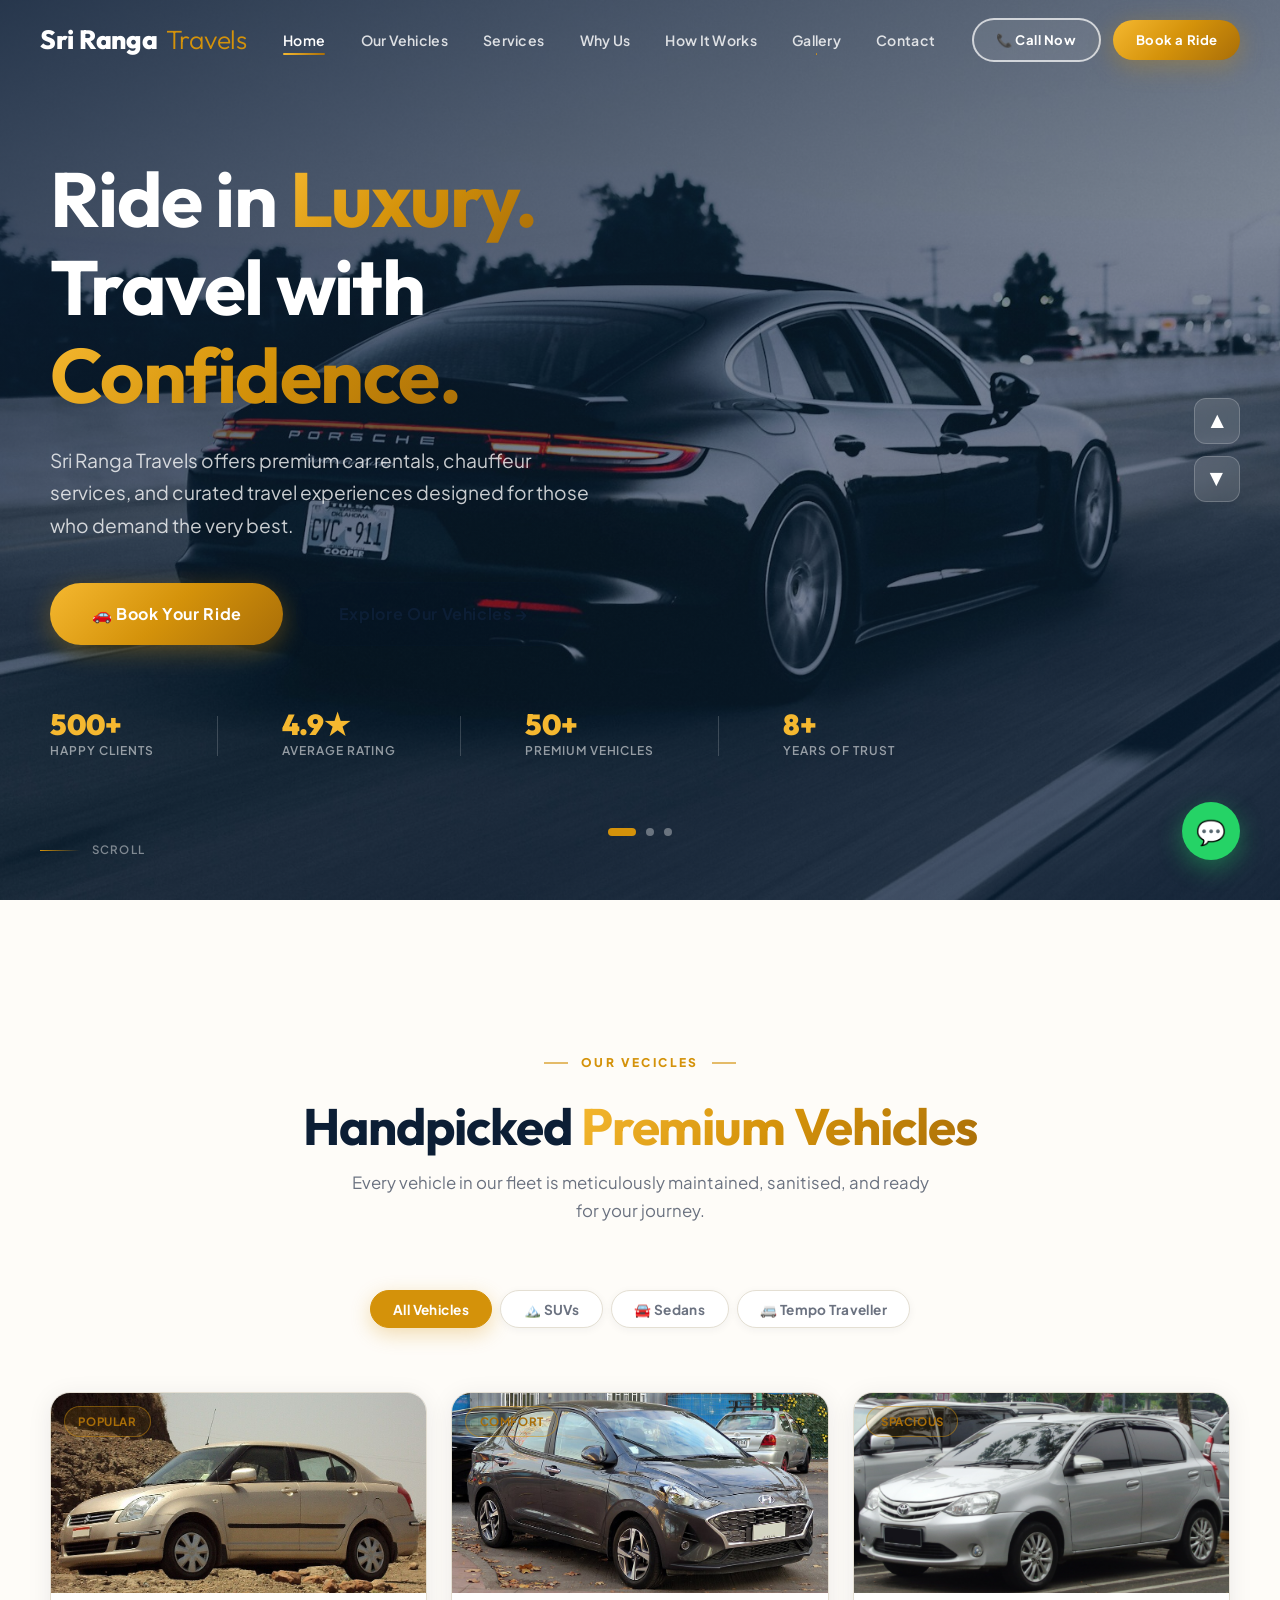
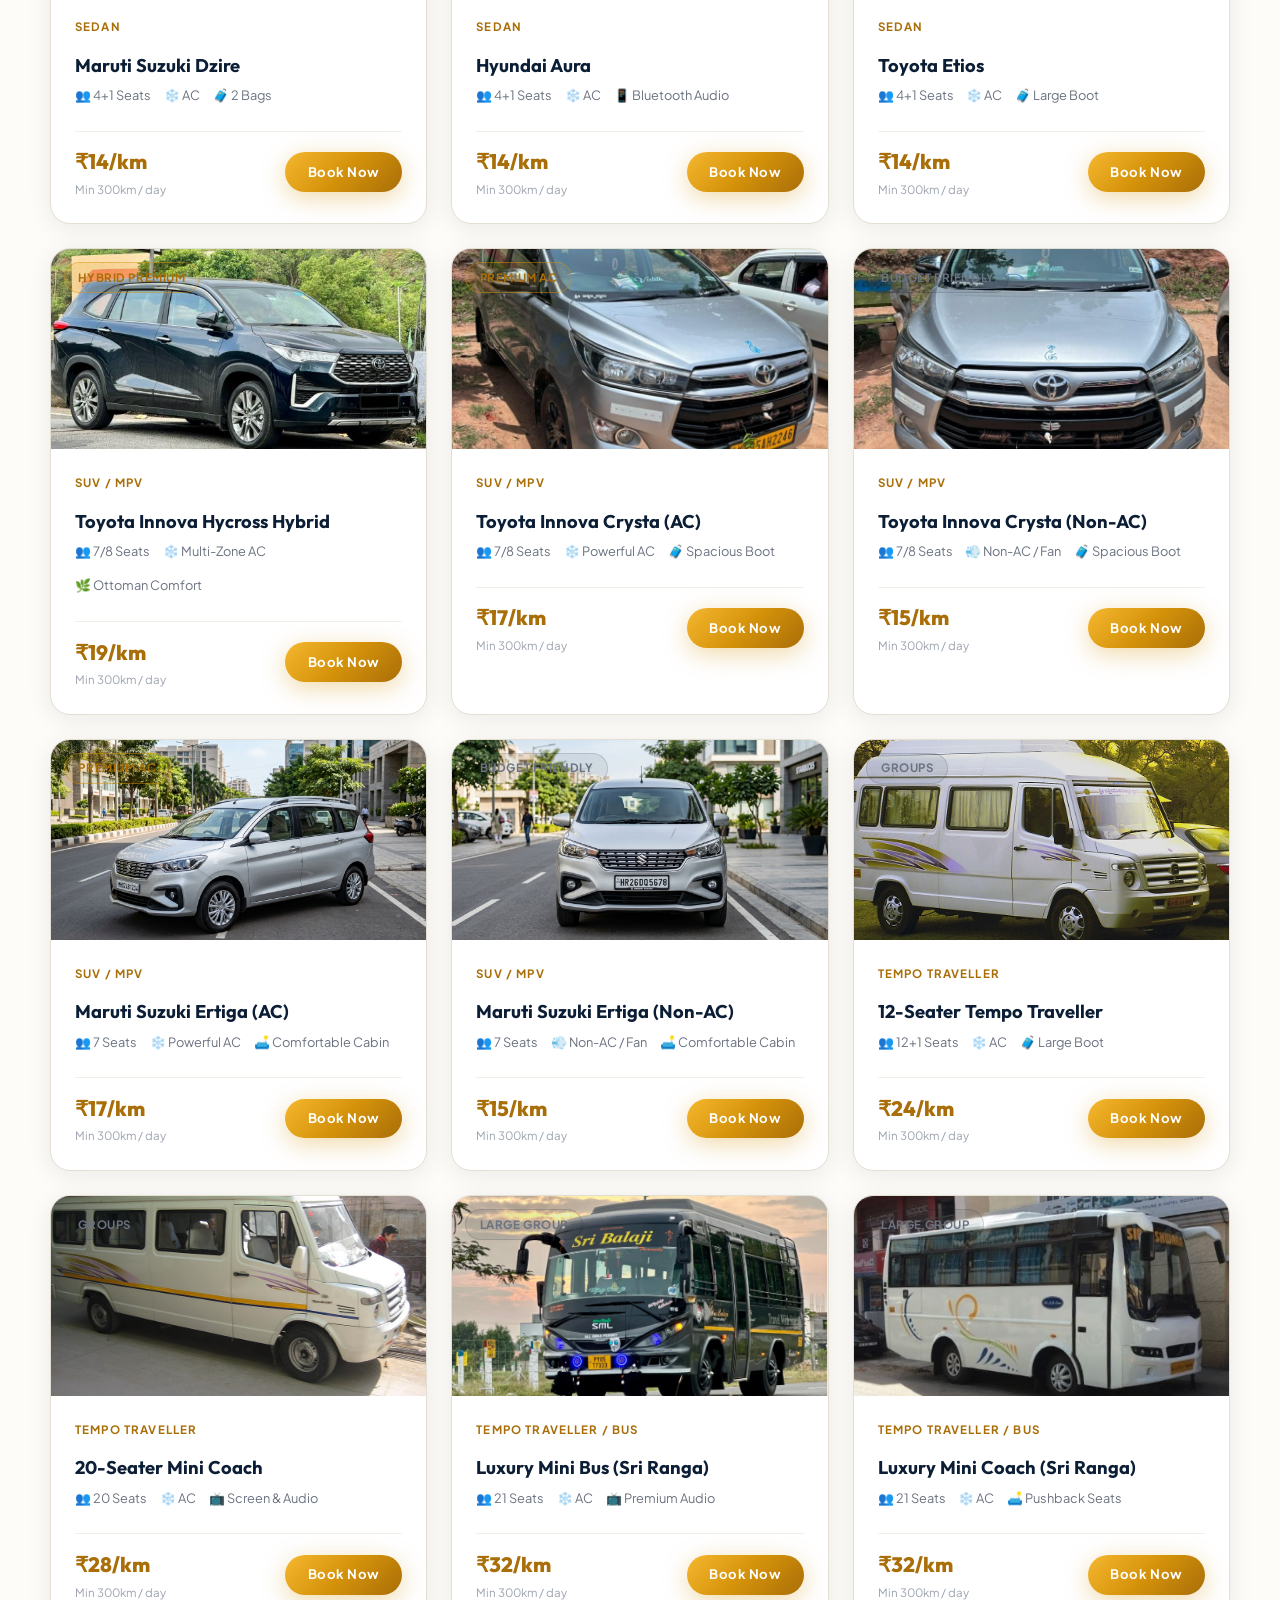
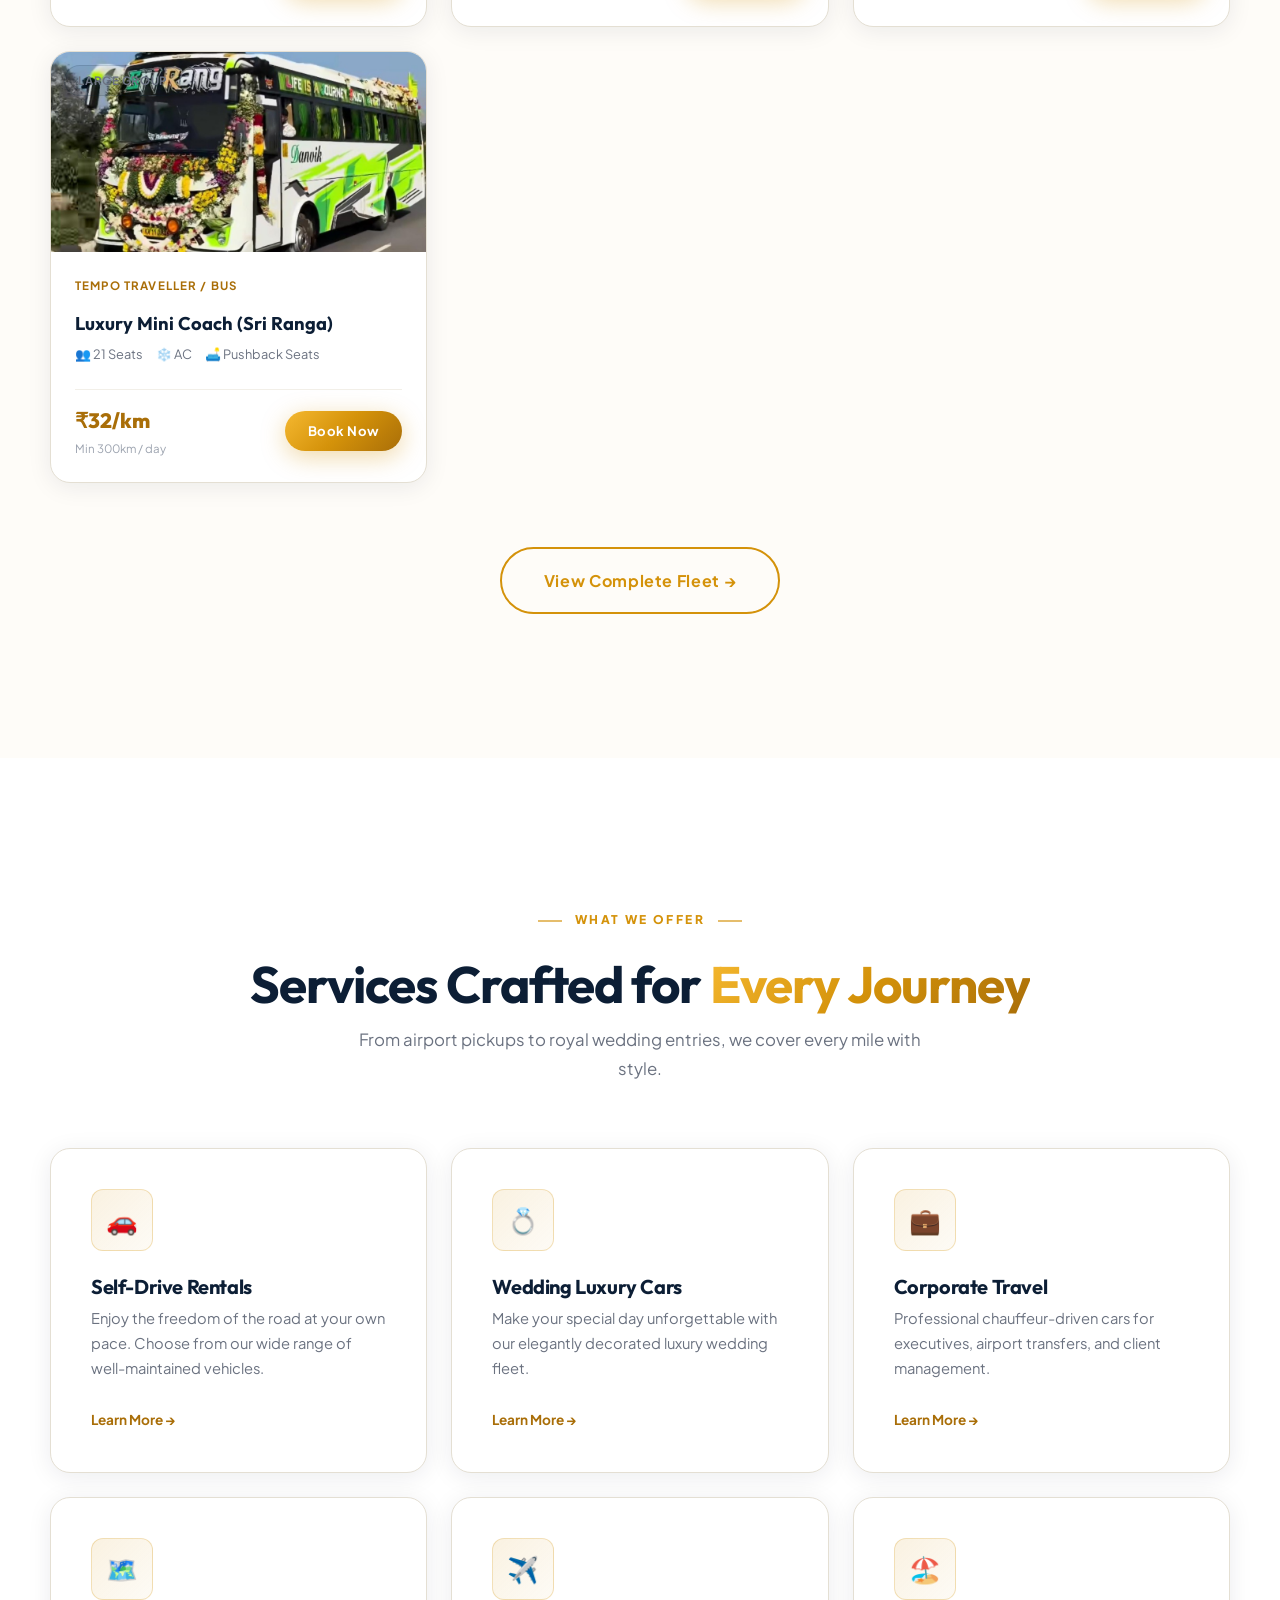
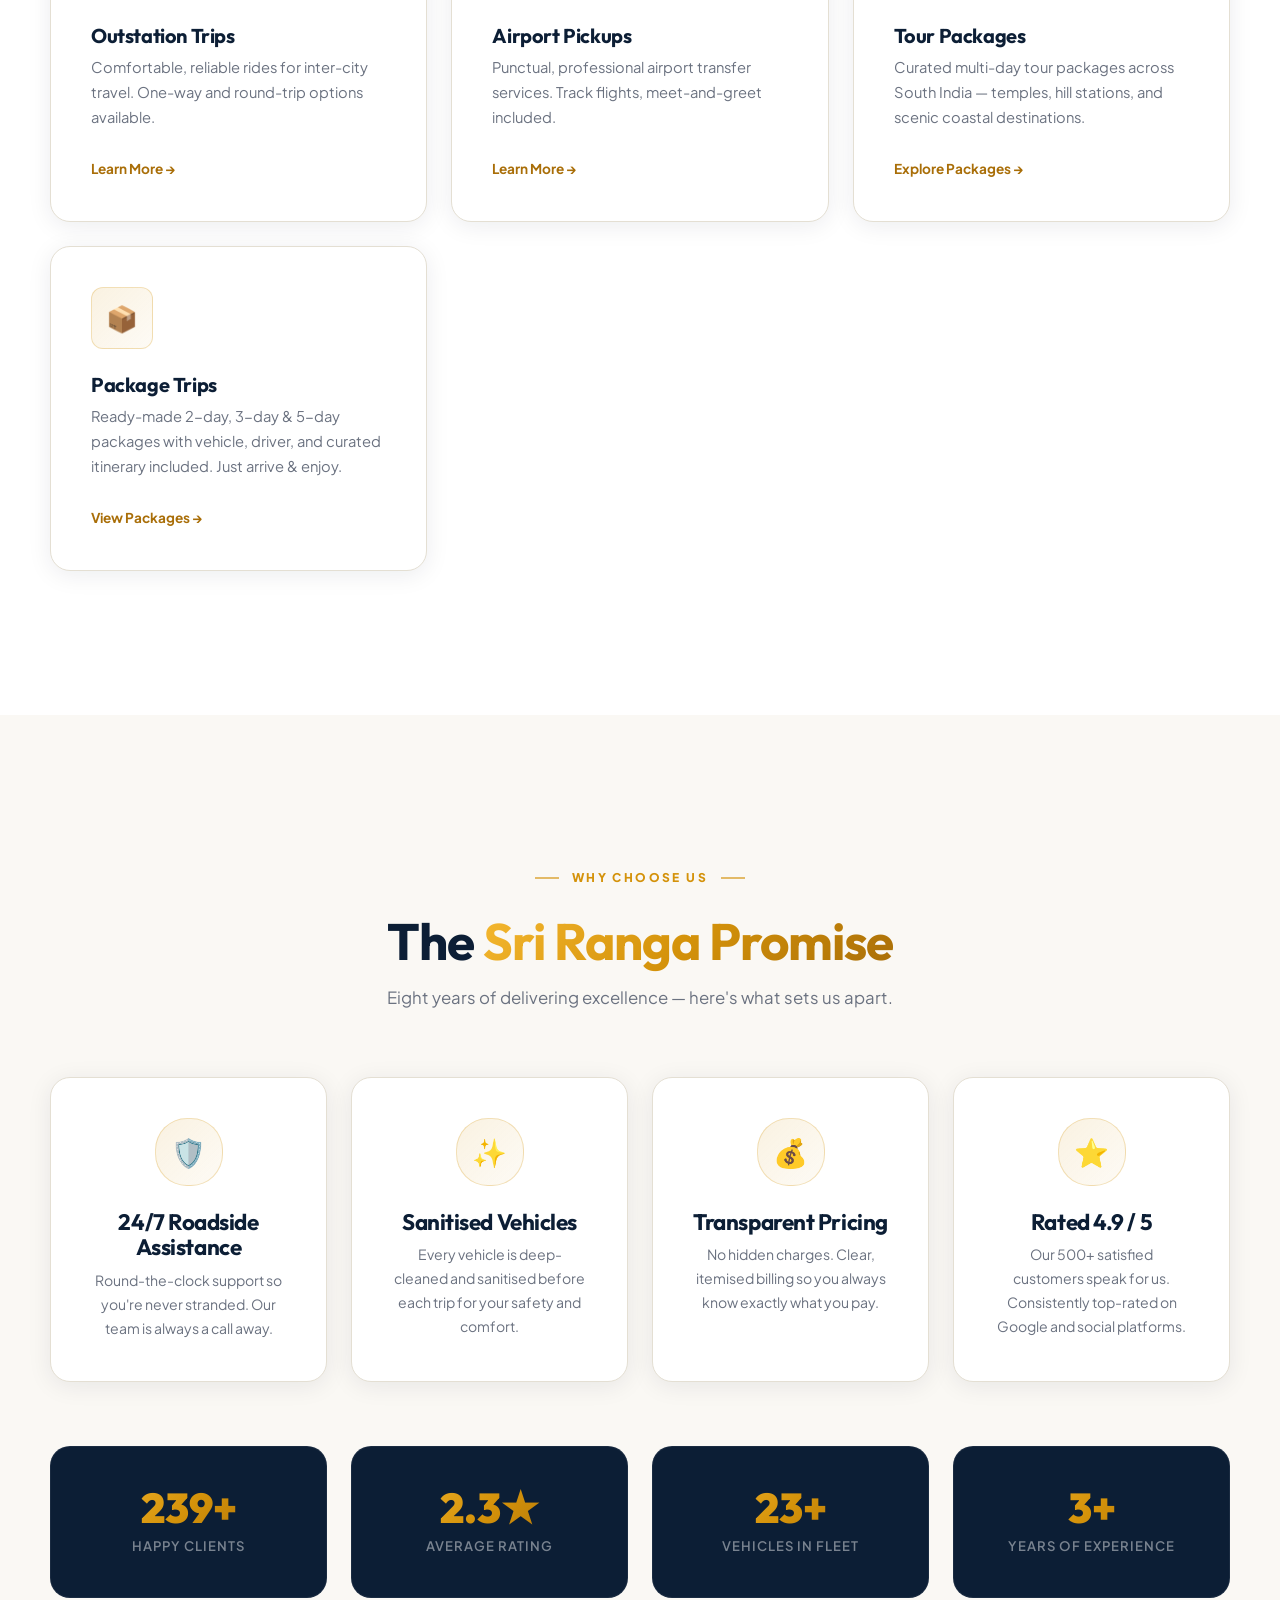
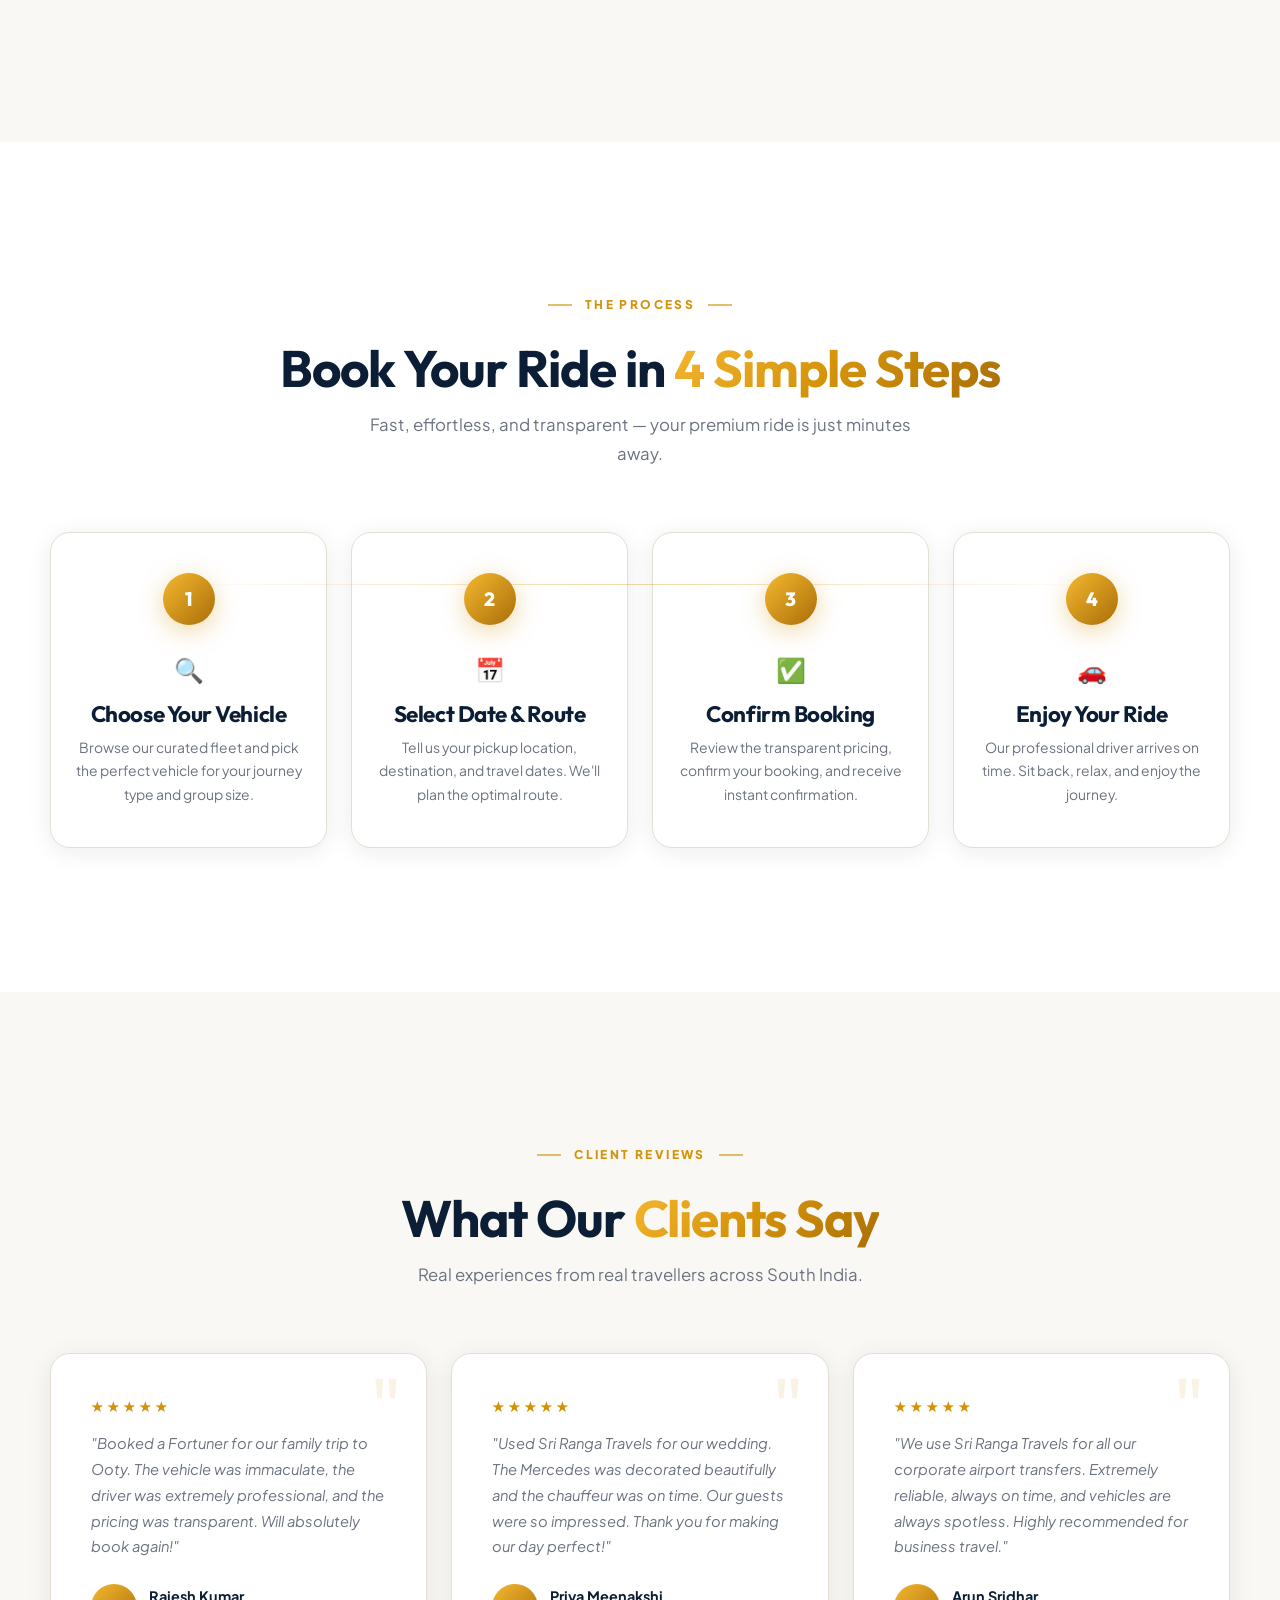
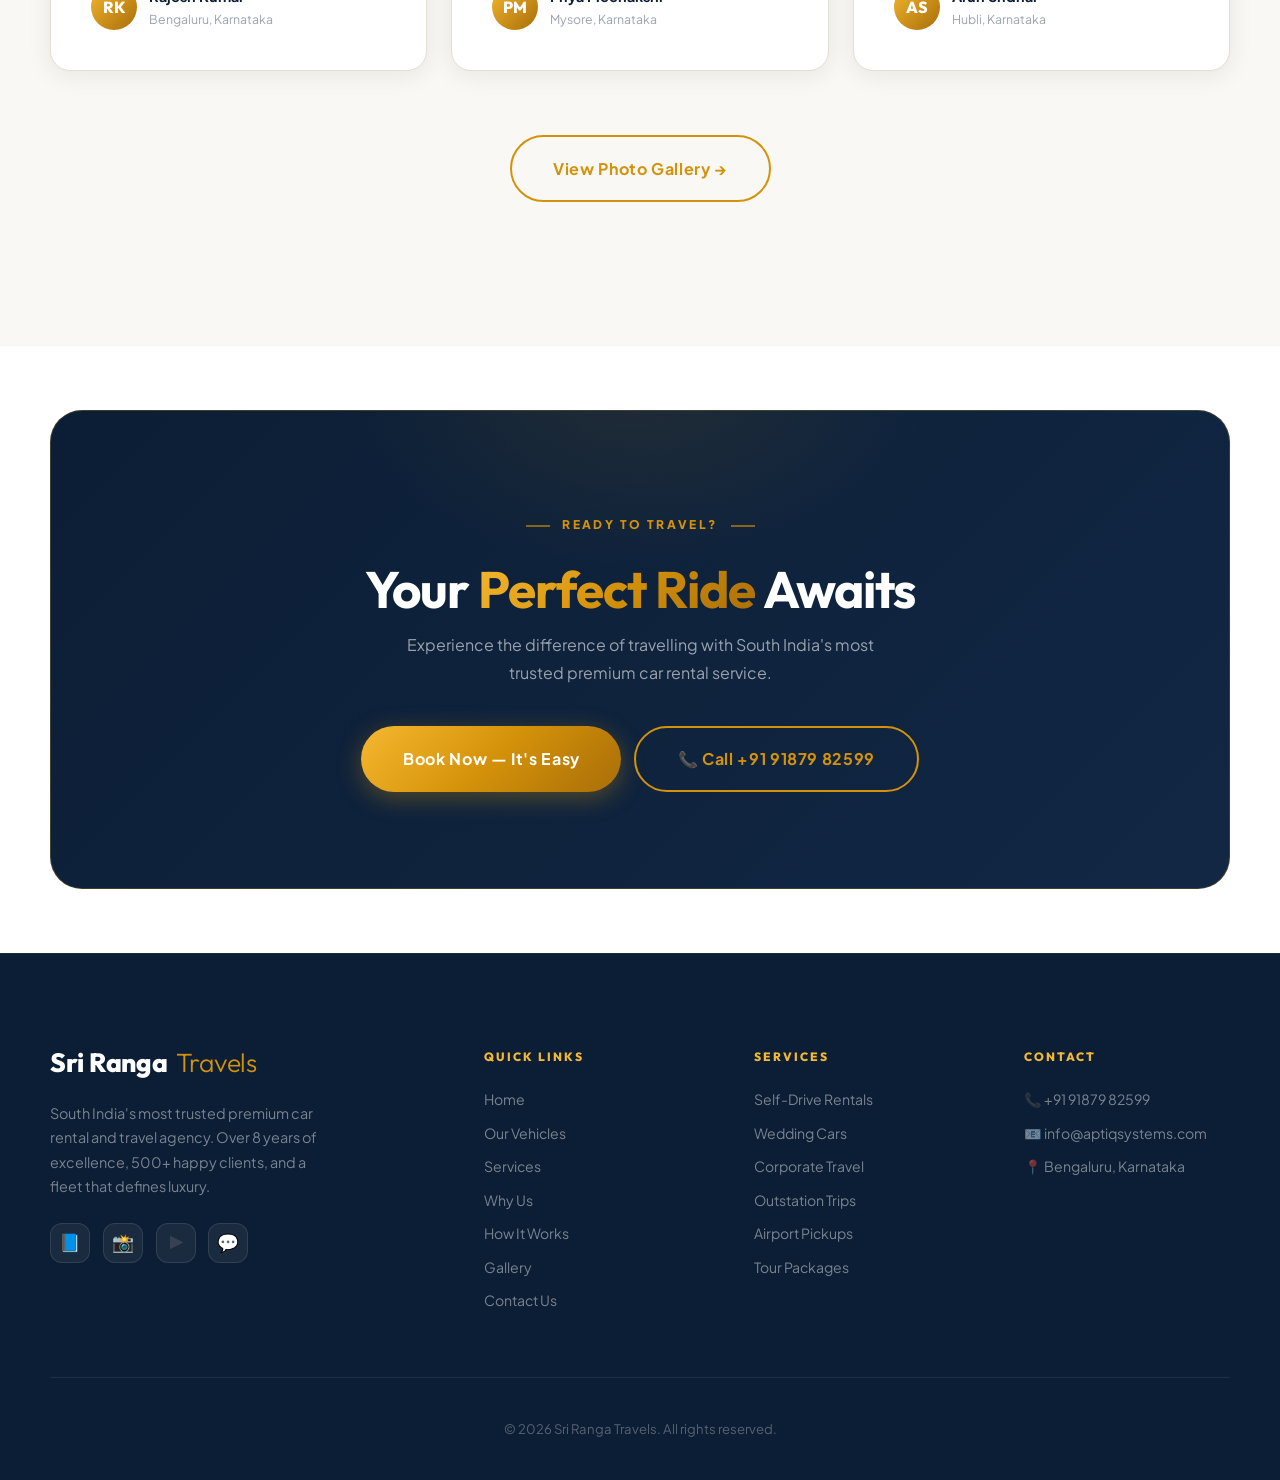
==== commit fd2238a9: "Update fleet pricing, new vehicles (Etios, Crysta AC/Non-AC, Ertiga AC/Non-AC, Sri Ranga buses), com" ====
--- a/index.html
+++ b/index.html
@@ -186,8 +186,8 @@
             </div>
             <div class="vehicle-price-row">
               <div class="vehicle-price">
-                <div class="vehicle-price-amount">₹11/km</div>
-                <div class="vehicle-price-label">From ₹1,200/day</div>
+                <div class="vehicle-price-amount">₹14/km</div>
+                <div class="vehicle-price-label">Min 300km / day</div>
               </div>
               <a href="contact.html" class="btn btn-primary btn-sm">Book Now</a>
             </div>
@@ -211,15 +211,40 @@
             </div>
             <div class="vehicle-price-row">
               <div class="vehicle-price">
-                <div class="vehicle-price-amount">₹12/km</div>
-                <div class="vehicle-price-label">From ₹1,300/day</div>
-              </div>
-              <a href="contact.html" class="btn btn-primary btn-sm">Book Now</a>
-            </div>
-          </div>
-        </div>
-
-        <!-- SUV: Tata Nexon -->
+                <div class="vehicle-price-amount">₹14/km</div>
+                <div class="vehicle-price-label">Min 300km / day</div>
+              </div>
+              <a href="contact.html" class="btn btn-primary btn-sm">Book Now</a>
+            </div>
+          </div>
+        </div>
+
+        <!-- Sedan: Toyota Etios -->
+        <div class="vehicle-card reveal" data-category="sedan">
+          <div class="vehicle-img-wrap">
+            <img src="images/etios.png"
+              alt="Toyota Etios" loading="lazy" />
+            <div class="vehicle-badges"><span class="badge badge-gold">Spacious</span></div>
+          </div>
+          <div class="vehicle-body">
+            <div class="vehicle-category">Sedan</div>
+            <div class="vehicle-name">Toyota Etios</div>
+            <div class="vehicle-specs">
+              <div class="vehicle-spec">👥 4+1 Seats</div>
+              <div class="vehicle-spec">❄️ AC</div>
+              <div class="vehicle-spec">🧳 Large Boot</div>
+            </div>
+            <div class="vehicle-price-row">
+              <div class="vehicle-price">
+                <div class="vehicle-price-amount">₹14/km</div>
+                <div class="vehicle-price-label">Min 300km / day</div>
+              </div>
+              <a href="contact.html" class="btn btn-primary btn-sm">Book Now</a>
+            </div>
+          </div>
+        </div>
+
+        <!-- SUV: Tata Nexon
         <div class="vehicle-card reveal reveal-delay-2" data-category="suv">
           <div class="vehicle-img-wrap">
             <img src="images/nexon.jpg"
@@ -237,14 +262,15 @@
             <div class="vehicle-price-row">
               <div class="vehicle-price">
                 <div class="vehicle-price-amount">₹14/km</div>
-                <div class="vehicle-price-label">From ₹1,500/day</div>
-              </div>
-              <a href="contact.html" class="btn btn-primary btn-sm">Book Now</a>
-            </div>
-          </div>
-        </div>
-
-        <!-- SUV: Hyundai Creta -->
+                <div class="vehicle-price-label">Min 300km / day</div>
+              </div>
+              <a href="contact.html" class="btn btn-primary btn-sm">Book Now</a>
+            </div>
+          </div>
+        </div>
+        -->
+
+        <!-- SUV: Hyundai Creta
         <div class="vehicle-card reveal" data-category="suv">
           <div class="vehicle-img-wrap">
             <img src="images/creta.jpg"
@@ -262,14 +288,15 @@
             <div class="vehicle-price-row">
               <div class="vehicle-price">
                 <div class="vehicle-price-amount">₹15/km</div>
-                <div class="vehicle-price-label">From ₹1,800/day</div>
-              </div>
-              <a href="contact.html" class="btn btn-primary btn-sm">Book Now</a>
-            </div>
-          </div>
-        </div>
-
-        <!-- SUV: Maruti Suzuki Brezza -->
+                <div class="vehicle-price-label">Min 300km / day</div>
+              </div>
+              <a href="contact.html" class="btn btn-primary btn-sm">Book Now</a>
+            </div>
+          </div>
+        </div>
+        -->
+
+        <!-- SUV: Maruti Suzuki Brezza
         <div class="vehicle-card reveal reveal-delay-1" data-category="suv">
           <div class="vehicle-img-wrap">
             <img src="images/brezza.jpg"
@@ -287,14 +314,15 @@
             <div class="vehicle-price-row">
               <div class="vehicle-price">
                 <div class="vehicle-price-amount">₹14/km</div>
-                <div class="vehicle-price-label">From ₹1,500/day</div>
-              </div>
-              <a href="contact.html" class="btn btn-primary btn-sm">Book Now</a>
-            </div>
-          </div>
-        </div>
-
-        <!-- SUV: Mahindra Scorpio N -->
+                <div class="vehicle-price-label">Min 300km / day</div>
+              </div>
+              <a href="contact.html" class="btn btn-primary btn-sm">Book Now</a>
+            </div>
+          </div>
+        </div>
+        -->
+
+        <!-- SUV: Mahindra Scorpio N
         <div class="vehicle-card reveal reveal-delay-2" data-category="suv">
           <div class="vehicle-img-wrap">
             <img src="images/scorpio.jpg"
@@ -312,23 +340,25 @@
             <div class="vehicle-price-row">
               <div class="vehicle-price">
                 <div class="vehicle-price-amount">₹18/km</div>
-                <div class="vehicle-price-label">From ₹2,200/day</div>
-              </div>
-              <a href="contact.html" class="btn btn-primary btn-sm">Book Now</a>
-            </div>
-          </div>
-        </div>
-
-        <!-- SUV: Toyota Innova Hycross -->
+                <div class="vehicle-price-label">Min 300km / day</div>
+              </div>
+              <a href="contact.html" class="btn btn-primary btn-sm">Book Now</a>
+            </div>
+          </div>
+        </div>
+        -->
+
+
+        <!-- SUV: Toyota Innova Hycross Hybrid -->
         <div class="vehicle-card reveal" data-category="suv">
           <div class="vehicle-img-wrap">
-            <img src="images/hycross.jpg"
-              alt="Innova Hycross" loading="lazy" />
+            <img src="images/hycross.png"
+              alt="Innova Hycross Hybrid" loading="lazy" />
             <div class="vehicle-badges"><span class="badge badge-gold">Hybrid Premium</span></div>
           </div>
           <div class="vehicle-body">
             <div class="vehicle-category">SUV / MPV</div>
-            <div class="vehicle-name">Toyota Innova Hycross</div>
+            <div class="vehicle-name">Toyota Innova Hycross Hybrid</div>
             <div class="vehicle-specs">
               <div class="vehicle-spec">👥 7/8 Seats</div>
               <div class="vehicle-spec">❄️ Multi-Zone AC</div>
@@ -337,13 +367,112 @@
             <div class="vehicle-price-row">
               <div class="vehicle-price">
                 <div class="vehicle-price-amount">₹19/km</div>
-                <div class="vehicle-price-label">Official Rate: ₹19/km</div>
-              </div>
-              <a href="contact.html" class="btn btn-primary btn-sm">Book Now</a>
-            </div>
-          </div>
-        </div>
-
+                <div class="vehicle-price-label">Min 300km / day</div>
+              </div>
+              <a href="contact.html" class="btn btn-primary btn-sm">Book Now</a>
+            </div>
+          </div>
+        </div>
+
+        <!-- SUV: Toyota Innova Crysta (AC) -->
+        <div class="vehicle-card reveal" data-category="suv">
+          <div class="vehicle-img-wrap">
+            <img src="images/crysta-ac.jpg"
+              alt="Innova Crysta AC" loading="lazy" />
+            <div class="vehicle-badges"><span class="badge badge-gold">Premium AC</span></div>
+          </div>
+          <div class="vehicle-body">
+            <div class="vehicle-category">SUV / MPV</div>
+            <div class="vehicle-name">Toyota Innova Crysta (AC)</div>
+            <div class="vehicle-specs">
+              <div class="vehicle-spec">👥 7/8 Seats</div>
+              <div class="vehicle-spec">❄️ Powerful AC</div>
+              <div class="vehicle-spec">🧳 Spacious Boot</div>
+            </div>
+            <div class="vehicle-price-row">
+              <div class="vehicle-price">
+                <div class="vehicle-price-amount">₹17/km</div>
+                <div class="vehicle-price-label">Min 300km / day</div>
+              </div>
+              <a href="contact.html" class="btn btn-primary btn-sm">Book Now</a>
+            </div>
+          </div>
+        </div>
+
+        <!-- SUV: Toyota Innova Crysta (Non-AC) -->
+        <div class="vehicle-card reveal" data-category="suv">
+          <div class="vehicle-img-wrap">
+            <img src="images/crysta-nonac.jpg"
+              alt="Innova Crysta Non-AC" loading="lazy" />
+            <div class="vehicle-badges"><span class="badge badge-navy">Budget Friendly</span></div>
+          </div>
+          <div class="vehicle-body">
+            <div class="vehicle-category">SUV / MPV</div>
+            <div class="vehicle-name">Toyota Innova Crysta (Non-AC)</div>
+            <div class="vehicle-specs">
+              <div class="vehicle-spec">👥 7/8 Seats</div>
+              <div class="vehicle-spec">💨 Non-AC / Fan</div>
+              <div class="vehicle-spec">🧳 Spacious Boot</div>
+            </div>
+            <div class="vehicle-price-row">
+              <div class="vehicle-price">
+                <div class="vehicle-price-amount">₹15/km</div>
+                <div class="vehicle-price-label">Min 300km / day</div>
+              </div>
+              <a href="contact.html" class="btn btn-primary btn-sm">Book Now</a>
+            </div>
+          </div>
+        </div>
+
+        <!-- SUV: Maruti Suzuki Ertiga (AC) -->
+        <div class="vehicle-card reveal" data-category="suv">
+          <div class="vehicle-img-wrap">
+            <img src="images/ertiga-ac.jpg"
+              alt="Ertiga AC" loading="lazy" />
+            <div class="vehicle-badges"><span class="badge badge-gold">Premium AC</span></div>
+          </div>
+          <div class="vehicle-body">
+            <div class="vehicle-category">SUV / MPV</div>
+            <div class="vehicle-name">Maruti Suzuki Ertiga (AC)</div>
+            <div class="vehicle-specs">
+              <div class="vehicle-spec">👥 7 Seats</div>
+              <div class="vehicle-spec">❄️ Powerful AC</div>
+              <div class="vehicle-spec">🛋️ Comfortable Cabin</div>
+            </div>
+            <div class="vehicle-price-row">
+              <div class="vehicle-price">
+                <div class="vehicle-price-amount">₹17/km</div>
+                <div class="vehicle-price-label">Min 300km / day</div>
+              </div>
+              <a href="contact.html" class="btn btn-primary btn-sm">Book Now</a>
+            </div>
+          </div>
+        </div>
+
+        <!-- SUV: Maruti Suzuki Ertiga (Non-AC) -->
+        <div class="vehicle-card reveal" data-category="suv">
+          <div class="vehicle-img-wrap">
+            <img src="images/ertiga-nonac.jpg"
+              alt="Ertiga Non-AC" loading="lazy" />
+            <div class="vehicle-badges"><span class="badge badge-navy">Budget Friendly</span></div>
+          </div>
+          <div class="vehicle-body">
+            <div class="vehicle-category">SUV / MPV</div>
+            <div class="vehicle-name">Maruti Suzuki Ertiga (Non-AC)</div>
+            <div class="vehicle-specs">
+              <div class="vehicle-spec">👥 7 Seats</div>
+              <div class="vehicle-spec">💨 Non-AC / Fan</div>
+              <div class="vehicle-spec">🛋️ Comfortable Cabin</div>
+            </div>
+            <div class="vehicle-price-row">
+              <div class="vehicle-price">
+                <div class="vehicle-price-amount">₹15/km</div>
+                <div class="vehicle-price-label">Min 300km / day</div>
+              </div>
+              <a href="contact.html" class="btn btn-primary btn-sm">Book Now</a>
+            </div>
+          </div>
+        </div>
         <!-- Tempo: 12-Seater Tempo Traveller -->
         <div class="vehicle-card reveal" data-category="tempo">
           <div class="vehicle-img-wrap">
@@ -362,7 +491,7 @@
             <div class="vehicle-price-row">
               <div class="vehicle-price">
                 <div class="vehicle-price-amount">₹24/km</div>
-                <div class="vehicle-price-label">From ₹3,200/day</div>
+                <div class="vehicle-price-label">Min 300km / day</div>
               </div>
               <a href="contact.html" class="btn btn-primary btn-sm">Book Now</a>
             </div>
@@ -387,7 +516,82 @@
             <div class="vehicle-price-row">
               <div class="vehicle-price">
                 <div class="vehicle-price-amount">₹28/km</div>
-                <div class="vehicle-price-label">From ₹4,500/day</div>
+                <div class="vehicle-price-label">Min 300km / day</div>
+              </div>
+              <a href="contact.html" class="btn btn-primary btn-sm">Book Now</a>
+            </div>
+          </div>
+        </div>
+
+        <!-- Tempo: Luxury Mini Bus (Sri Ranga) -->
+        <div class="vehicle-card reveal" data-category="tempo">
+          <div class="vehicle-img-wrap">
+            <img src="images/bus-balaji.png"
+              alt="Luxury Mini Bus (Sri Ranga)" loading="lazy" />
+            <div class="vehicle-badges"><span class="badge badge-navy">Large Group</span></div>
+          </div>
+          <div class="vehicle-body">
+            <div class="vehicle-category">Tempo Traveller / Bus</div>
+            <div class="vehicle-name">Luxury Mini Bus (Sri Ranga)</div>
+            <div class="vehicle-specs">
+              <div class="vehicle-spec">👥 21 Seats</div>
+              <div class="vehicle-spec">❄️ AC</div>
+              <div class="vehicle-spec">📺 Premium Audio</div>
+            </div>
+            <div class="vehicle-price-row">
+              <div class="vehicle-price">
+                <div class="vehicle-price-amount">₹32/km</div>
+                <div class="vehicle-price-label">Min 300km / day</div>
+              </div>
+              <a href="contact.html" class="btn btn-primary btn-sm">Book Now</a>
+            </div>
+          </div>
+        </div>
+
+        <!-- Tempo: Luxury Mini Coach (Sri Ranga) -->
+        <div class="vehicle-card reveal" data-category="tempo">
+          <div class="vehicle-img-wrap">
+            <img src="images/bus-siddeshwara.png"
+              alt="Luxury Mini Coach (Sri Ranga)" loading="lazy" />
+            <div class="vehicle-badges"><span class="badge badge-navy">Large Group</span></div>
+          </div>
+          <div class="vehicle-body">
+            <div class="vehicle-category">Tempo Traveller / Bus</div>
+            <div class="vehicle-name">Luxury Mini Coach (Sri Ranga)</div>
+            <div class="vehicle-specs">
+              <div class="vehicle-spec">👥 21 Seats</div>
+              <div class="vehicle-spec">❄️ AC</div>
+              <div class="vehicle-spec">🛋️ Pushback Seats</div>
+            </div>
+            <div class="vehicle-price-row">
+              <div class="vehicle-price">
+                <div class="vehicle-price-amount">₹32/km</div>
+                <div class="vehicle-price-label">Min 300km / day</div>
+              </div>
+              <a href="contact.html" class="btn btn-primary btn-sm">Book Now</a>
+            </div>
+          </div>
+        </div>
+
+        <!-- Tempo: Luxury Mini Coach (Sri Ranga) -->
+        <div class="vehicle-card reveal" data-category="tempo">
+          <div class="vehicle-img-wrap">
+            <img src="images/bus-danvik.jpg"
+              alt="Luxury Mini Coach (Sri Ranga)" loading="lazy" />
+            <div class="vehicle-badges"><span class="badge badge-navy">Large Group</span></div>
+          </div>
+          <div class="vehicle-body">
+            <div class="vehicle-category">Tempo Traveller / Bus</div>
+            <div class="vehicle-name">Luxury Mini Coach (Sri Ranga)</div>
+            <div class="vehicle-specs">
+              <div class="vehicle-spec">👥 21 Seats</div>
+              <div class="vehicle-spec">❄️ AC</div>
+              <div class="vehicle-spec">🛋️ Pushback Seats</div>
+            </div>
+            <div class="vehicle-price-row">
+              <div class="vehicle-price">
+                <div class="vehicle-price-amount">₹32/km</div>
+                <div class="vehicle-price-label">Min 300km / day</div>
               </div>
               <a href="contact.html" class="btn btn-primary btn-sm">Book Now</a>
             </div>
